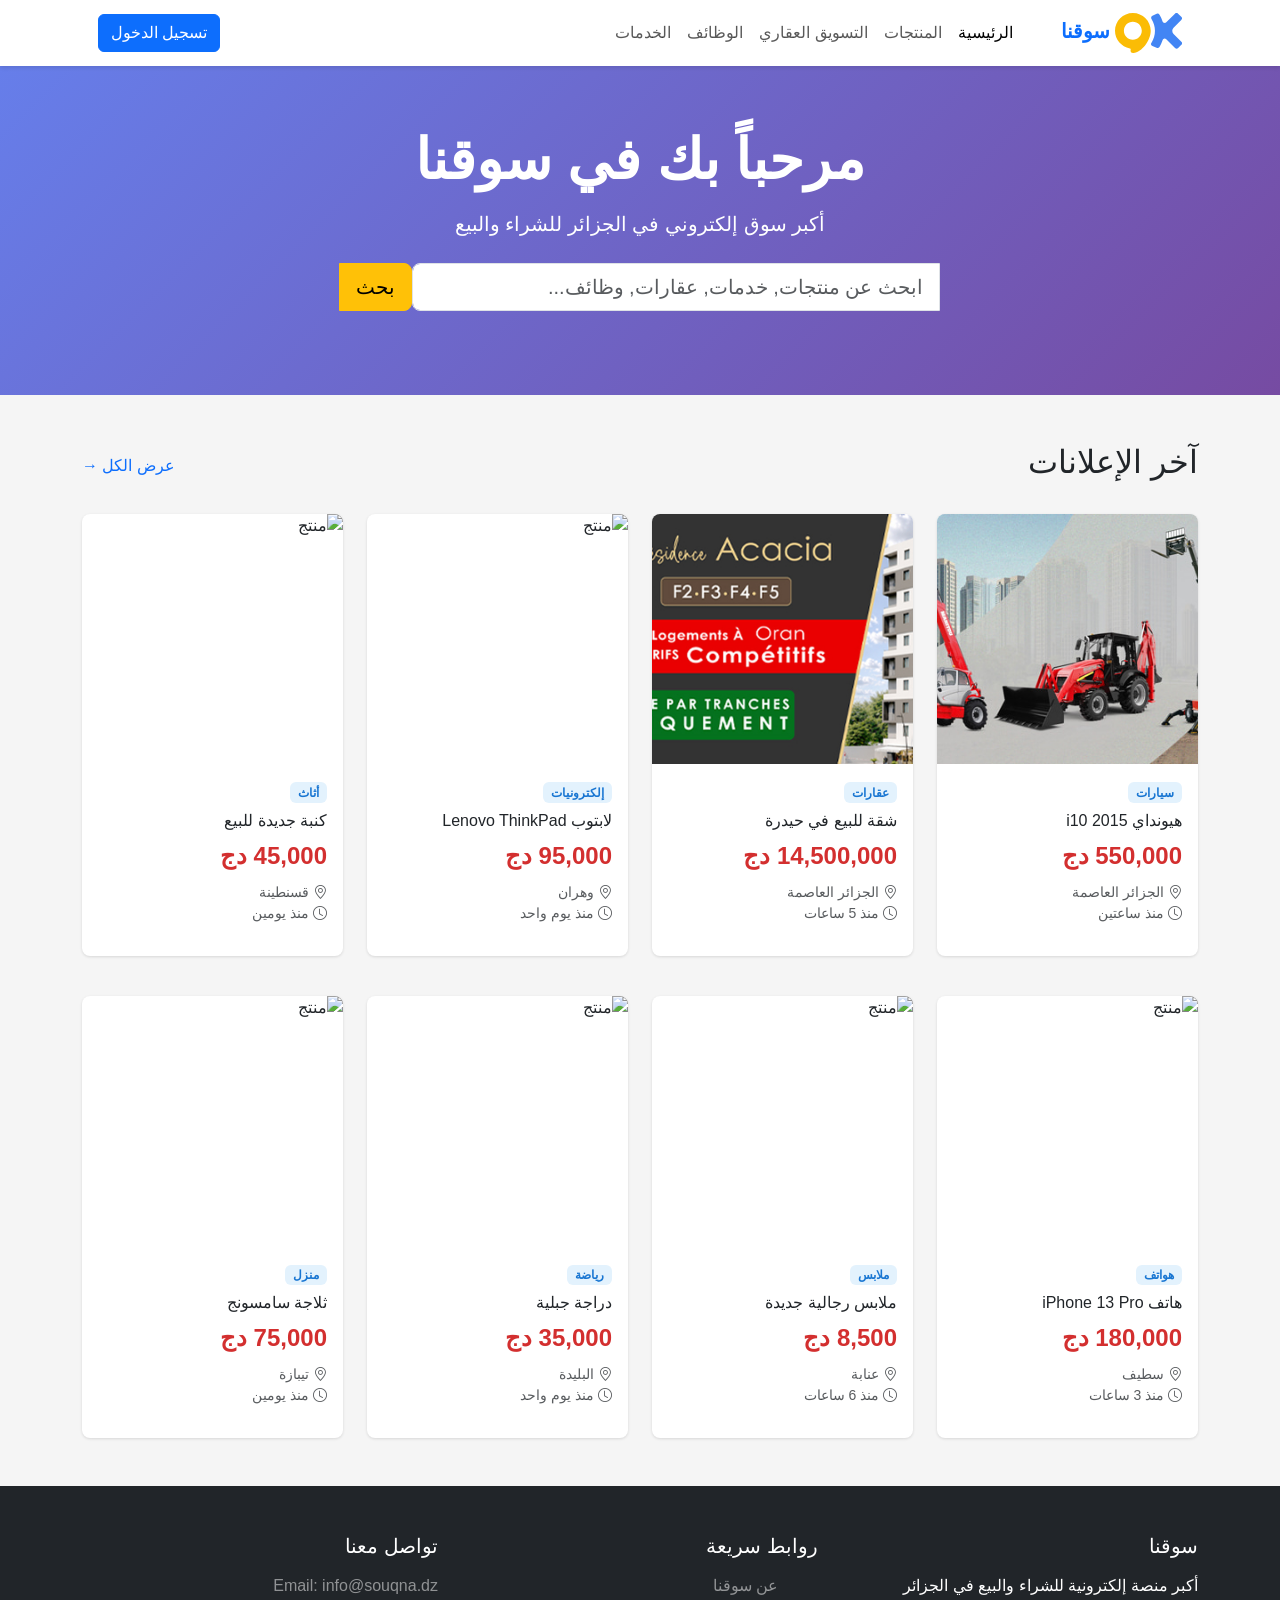
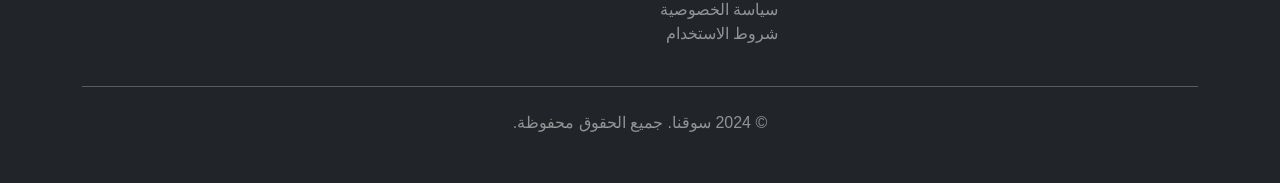
==== index.html @ b3a8290d "Restore original Souqna website" ====
<!DOCTYPE html>
<html lang="fr" dir="rtl">
<head>
    <meta charset="UTF-8">
    <meta name="viewport" content="width=device-width, initial-scale=1.0">
    <title>سوقنا - السوق الإلكتروني</title>
    <link href="https://cdn.jsdelivr.net/npm/bootstrap@5.3.3/dist/css/bootstrap.min.css" rel="stylesheet">
    <link rel="stylesheet" href="https://cdn.jsdelivr.net/npm/bootstrap-icons@1.11.3/font/bootstrap-icons.css">
    <link rel="stylesheet" href="css/styles.css">
    <style>
        body {
            font-family: 'Segoe UI', Tahoma, Geneva, Verdana, sans-serif;
            background-color: #f5f5f5;
        }
        .navbar {
            background-color: #ffffff !important;
            box-shadow: 0 2px 4px rgba(0,0,0,0.1);
        }
        .product-card {
            transition: transform 0.2s;
            border: none;
            border-radius: 8px;
            overflow: hidden;
            box-shadow: 0 1px 3px rgba(0,0,0,0.12);
        }
        .product-card:hover {
            transform: translateY(-5px);
            box-shadow: 0 10px 20px rgba(0,0,0,0.15);
        }
        .product-card img {
            height: 250px;
            object-fit: cover;
        }
        .category-badge {
            background-color: #e3f2fd;
            color: #1976d2;
        }
        .price {
            font-size: 1.5rem;
            font-weight: bold;
            color: #d32f2f;
        }
        .hero-section {
            background: linear-gradient(135deg, #667eea 0%, #764ba2 100%);
            color: white;
            padding: 60px 0;
        }
    </style>
</head>
<body>
    <nav class="navbar navbar-expand-lg navbar-light">
        <div class="container">
            <a class="navbar-brand fw-bold text-primary" href="#">
                <img src="images/logo.svg" alt="Logo" height="40" onerror="this.style.display='none'">
                سوقنا
            </a>
            <button class="navbar-toggler" type="button" data-bs-toggle="collapse" data-bs-target="#navbarNav">
                <span class="navbar-toggler-icon"></span>
            </button>
            <div class="collapse navbar-collapse" id="navbarNav">
                <ul class="navbar-nav ms-auto">
                    <li class="nav-item">
                        <a class="nav-link active" href="#">الرئيسية</a>
                    </li>
                    <li class="nav-item">
                        <a class="nav-link" href="#">المنتجات</a>
                    </li>
                    <li class="nav-item">
                        <a class="nav-link" href="#">التسويق العقاري</a>
                    </li>
                    <li class="nav-item">
                        <a class="nav-link" href="#">الوظائف</a>
                    </li>
                    <li class="nav-item">
                        <a class="nav-link" href="#">الخدمات</a>
                    </li>
                </ul>
                <div class="d-flex ms-3">
                    <button class="btn btn-primary">تسجيل الدخول</button>
                </div>
            </div>
        </div>
    </nav>

    <section class="hero-section">
        <div class="container text-center">
            <h1 class="display-4 fw-bold mb-3">مرحباً بك في سوقنا</h1>
            <p class="lead mb-4">أكبر سوق إلكتروني في الجزائر للشراء والبيع</p>
            <div class="input-group input-group-lg mb-4" style="max-width: 600px; margin: 0 auto;">
                <input type="text" class="form-control" placeholder="ابحث عن منتجات, خدمات, عقارات, وظائف...">
                <button class="btn btn-warning" type="button">بحث</button>
            </div>
        </div>
    </section>

    <div class="container mt-5">
        <div class="d-flex justify-content-between align-items-center mb-4">
            <h2>آخر الإعلانات</h2>
            <a href="#" class="text-decoration-none">عرض الكل →</a>
        </div>

        <div class="row g-4">
            <div class="col-md-3 col-sm-6">
                <div class="card product-card">
                    <img src="images/3ZakgLbiX1OXCNw9fLHTujU1wSEwRZCHlmnmk34D.jpg" class="card-img-top" alt="منتج" onerror="this.src='https://via.placeholder.com/300'">
                    <div class="card-body">
                        <span class="badge category-badge mb-2">سيارات</span>
                        <h6 class="card-title mb-2">هيونداي i10 2015</h6>
                        <p class="price mb-2">550,000 دج</p>
                        <p class="text-muted small mb-0"><i class="bi bi-geo-alt"></i> الجزائر العاصمة</p>
                        <p class="text-muted small"><i class="bi bi-clock"></i> منذ ساعتين</p>
                    </div>
                </div>
            </div>

            <div class="col-md-3 col-sm-6">
                <div class="card product-card">
                    <img src="images/oiNDrLgrWV0LGmihYABGu2MadPelVF2D6vFFBDBy.jpg" class="card-img-top" alt="منتج" onerror="this.src='https://via.placeholder.com/300'">
                    <div class="card-body">
                        <span class="badge category-badge mb-2">عقارات</span>
                        <h6 class="card-title mb-2">شقة للبيع في حيدرة</h6>
                        <p class="price mb-2">14,500,000 دج</p>
                        <p class="text-muted small mb-0"><i class="bi bi-geo-alt"></i> الجزائر العاصمة</p>
                        <p class="text-muted small"><i class="bi bi-clock"></i> منذ 5 ساعات</p>
                    </div>
                </div>
            </div>

            <div class="col-md-3 col-sm-6">
                <div class="card product-card">
                    <img src="https://via.placeholder.com/300" class="card-img-top" alt="منتج">
                    <div class="card-body">
                        <span class="badge category-badge mb-2">إلكترونيات</span>
                        <h6 class="card-title mb-2">لابتوب Lenovo ThinkPad</h6>
                        <p class="price mb-2">95,000 دج</p>
                        <p class="text-muted small mb-0"><i class="bi bi-geo-alt"></i> وهران</p>
                        <p class="text-muted small"><i class="bi bi-clock"></i> منذ يوم واحد</p>
                    </div>
                </div>
            </div>

            <div class="col-md-3 col-sm-6">
                <div class="card product-card">
                    <img src="https://via.placeholder.com/300" class="card-img-top" alt="منتج">
                    <div class="card-body">
                        <span class="badge category-badge mb-2">أثاث</span>
                        <h6 class="card-title mb-2">كنبة جديدة للبيع</h6>
                        <p class="price mb-2">45,000 دج</p>
                        <p class="text-muted small mb-0"><i class="bi bi-geo-alt"></i> قسنطينة</p>
                        <p class="text-muted small"><i class="bi bi-clock"></i> منذ يومين</p>
                    </div>
                </div>
            </div>
        </div>

        <div class="row g-4 mt-3">
            <div class="col-md-3 col-sm-6">
                <div class="card product-card">
                    <img src="https://via.placeholder.com/300" class="card-img-top" alt="منتج">
                    <div class="card-body">
                        <span class="badge category-badge mb-2">هواتف</span>
                        <h6 class="card-title mb-2">هاتف iPhone 13 Pro</h6>
                        <p class="price mb-2">180,000 دج</p>
                        <p class="text-muted small mb-0"><i class="bi bi-geo-alt"></i> سطيف</p>
                        <p class="text-muted small"><i class="bi bi-clock"></i> منذ 3 ساعات</p>
                    </div>
                </div>
            </div>

            <div class="col-md-3 col-sm-6">
                <div class="card product-card">
                    <img src="https://via.placeholder.com/300" class="card-img-top" alt="منتج">
                    <div class="card-body">
                        <span class="badge category-badge mb-2">ملابس</span>
                        <h6 class="card-title mb-2">ملابس رجالية جديدة</h6>
                        <p class="price mb-2">8,500 دج</p>
                        <p class="text-muted small mb-0"><i class="bi bi-geo-alt"></i> عنابة</p>
                        <p class="text-muted small"><i class="bi bi-clock"></i> منذ 6 ساعات</p>
                    </div>
                </div>
            </div>

            <div class="col-md-3 col-sm-6">
                <div class="card product-card">
                    <img src="https://via.placeholder.com/300" class="card-img-top" alt="منتج">
                    <div class="card-body">
                        <span class="badge category-badge mb-2">رياضة</span>
                        <h6 class="card-title mb-2">دراجة جبلية</h6>
                        <p class="price mb-2">35,000 دج</p>
                        <p class="text-muted small mb-0"><i class="bi bi-geo-alt"></i> البليدة</p>
                        <p class="text-muted small"><i class="bi bi-clock"></i> منذ يوم واحد</p>
                    </div>
                </div>
            </div>

            <div class="col-md-3 col-sm-6">
                <div class="card product-card">
                    <img src="https://via.placeholder.com/300" class="card-img-top" alt="منتج">
                    <div class="card-body">
                        <span class="badge category-badge mb-2">منزل</span>
                        <h6 class="card-title mb-2">ثلاجة سامسونج</h6>
                        <p class="price mb-2">75,000 دج</p>
                        <p class="text-muted small mb-0"><i class="bi bi-geo-alt"></i> تيبازة</p>
                        <p class="text-muted small"><i class="bi bi-clock"></i> منذ يومين</p>
                    </div>
                </div>
            </div>
        </div>
    </div>

    <footer class="bg-dark text-white mt-5 py-5">
        <div class="container">
            <div class="row">
                <div class="col-md-4">
                    <h5 class="mb-3">سوقنا</h5>
                    <p>أكبر منصة إلكترونية للشراء والبيع في الجزائر</p>
                </div>
                <div class="col-md-4">
                    <h5 class="mb-3">روابط سريعة</h5>
                    <ul class="list-unstyled">
                        <li><a href="#" class="text-white-50 text-decoration-none">عن سوقنا</a></li>
                        <li><a href="#" class="text-white-50 text-decoration-none">سياسة الخصوصية</a></li>
                        <li><a href="#" class="text-white-50 text-decoration-none">شروط الاستخدام</a></li>
                    </ul>
                </div>
                <div class="col-md-4">
                    <h5 class="mb-3">تواصل معنا</h5>
                    <p class="text-white-50">Email: info@souqna.dz</p>
                </div>
            </div>
            <hr class="my-4">
            <div class="text-center">
                <p class="mb-0 text-white-50">&copy; 2024 سوقنا. جميع الحقوق محفوظة.</p>
            </div>
        </div>
    </footer>

    <script src="https://cdn.jsdelivr.net/npm/bootstrap@5.3.3/dist/js/bootstrap.bundle.min.js"></script>
    <script src="js/app.js"></script>
</body>
</html>
---- css/styles.css ----
.o-branch-name{border:1px solid #0000004d;border-radius:20px;color:#000000b3;font-size:10px;font-weight:700;padding:3px 5px;position:absolute}.v-theme--dark .o-branch-name{border:1px solid #ffffff4d;color:#ffffffb3}@font-face{font-display:swap;font-family:Material Design Icons;font-style:normal;font-weight:400;src:url(https://cdn.ouedkniss.com/app/static/font/materialdesignicons-min-portal.fcc68e94.woff2) format("woff2")}.mdi-set,.mdi:before{font:24px/1 Material Design Icons;font-size:inherit;line-height:inherit;text-rendering:auto;-webkit-font-smoothing:antialiased;-moz-osx-font-smoothing:grayscale;display:inline-block}.mdi-account:before{content:"󰀄"}.mdi-account-alert:before{content:"󰀅"}.mdi-account-box:before{content:"󰀆"}.mdi-account-cancel:before{content:"󱋟"}.mdi-account-circle:before{content:"󰀉"}.mdi-account-group:before{content:"󰡉"}.mdi-account-heart:before{content:"󰢙"}.mdi-account-plus:before{content:"󰀔"}.mdi-account-remove:before{content:"󰀕"}.mdi-account-star:before{content:"󰀗"}.mdi-airplane:before{content:"󰀝"}.mdi-airplane-alert:before{content:"󱡺"}.mdi-airplane-check:before{content:"󱡻"}.mdi-airplane-clock:before{content:"󱡼"}.mdi-airplane-cog:before{content:"󱡽"}.mdi-airplane-edit:before{content:"󱡾"}.mdi-airplane-landing:before{content:"󰗔"}.mdi-airplane-marker:before{content:"󱡿"}.mdi-airplane-minus:before{content:"󱢀"}.mdi-airplane-off:before{content:"󰀞"}.mdi-airplane-plus:before{content:"󱢁"}.mdi-airplane-remove:before{content:"󱢂"}.mdi-airplane-search:before{content:"󱢃"}.mdi-airplane-settings:before{content:"󱢄"}.mdi-airplane-takeoff:before{content:"󰗕"}.mdi-alert-box-outline:before{content:"󰳤"}.mdi-alert-circle:before{content:"󰀨"}.mdi-alert-circle-outline:before{content:"󰗖"}.mdi-alert-outline:before{content:"󰀪"}.mdi-alert:before{content:"󰀦"}.mdi-android-messages:before{content:"󰵅"}.mdi-arrow-left:before{content:"󰁍"}.mdi-arrow-up:before{content:"󰁝"}.mdi-arrow-right:before{content:"󰁔"}.mdi-asterisk:before{content:"󰛄"}.mdi-at:before{content:"󰁥"}.mdi-backup-restore:before{content:"󰁯"}.mdi-bed:before{content:"󰋣"}.mdi-bell:before{content:"󰂚"}.mdi-bell-off-outline:before{content:"󰪑"}.mdi-bell-ring:before{content:"󰂞"}.mdi-bell-sleep:before{content:"󰂠"}.mdi-book:before{content:"󰂺"}.mdi-bookmark:before{content:"󰃀"}.mdi-bookmark-outline:before{content:"󰃃"}.mdi-bookmark-remove:before{content:"󰃆"}.mdi-briefcase-remove:before{content:"󰨬"}.mdi-bullhorn:before{content:"󰃦"}.mdi-bullhorn-outline:before{content:"󰬣"}.mdi-bus:before{content:"󰃧"}.mdi-calendar:before{content:"󰃭"}.mdi-camera:before{content:"󰄀"}.mdi-cancel:before{content:"󰜺"}.mdi-card-account-details-star:before{content:"󰊣"}.mdi-cart:before{content:"󰄐"}.mdi-cart-arrow-right:before{content:"󰱎"}.mdi-cart-minus:before{content:"󰵨"}.mdi-cart-off:before{content:"󰙫"}.mdi-cart-remove:before{content:"󰵩"}.mdi-cash-multiple:before{content:"󰄖"}.mdi-chat-processing:before{content:"󰭻"}.mdi-check-circle-outline:before{content:"󰗡"}.mdi-checkbox-marked-circle-outline:before{content:"󰄴"}.mdi-checkbox-marked-outline:before{content:"󰄵"}.mdi-checkbox-multiple-marked-outline:before{content:"󰄹"}.mdi-chevron-up:before{content:"󰅃"}.mdi-close-box-outline:before{content:"󰅘"}.mdi-close-circle-outline:before{content:"󰅚"}.mdi-cloud-upload:before{content:"󰅧"}.mdi-cog-outline:before{content:"󰢻"}.mdi-comment:before{content:"󰅺"}.mdi-comment-outline:before{content:"󰆂"}.mdi-content-copy:before{content:"󰆏"}.mdi-cookie:before{content:"󰆘"}.mdi-delete:before{content:"󰆴"}.mdi-desktop-mac-dashboard:before{content:"󰧨"}.mdi-dots-vertical:before{content:"󰇙"}.mdi-earth:before{content:"󰇧"}.mdi-email:before{content:"󰇮"}.mdi-eye:before{content:"󰈈"}.mdi-eye-off-outline:before{content:"󰛑"}.mdi-facebook:before{content:"󰈌"}.mdi-facebook-messenger:before{content:"󰈎"}.mdi-file-document:before{content:"󰈙"}.mdi-file-outline:before{content:"󰈤"}.mdi-filter:before{content:"󰈲"}.mdi-flag:before{content:"󰈻"}.mdi-flash:before{content:"󰉁"}.mdi-folder-open:before{content:"󰝰"}.mdi-folder-star:before{content:"󰚝"}.mdi-gift:before{content:"󰹄"}.mdi-google:before{content:"󰊭"}.mdi-google-maps:before{content:"󰗵"}.mdi-heart:before{content:"󰣐"}.mdi-heart-circle:before{content:"󰥱"}.mdi-heart-outline:before{content:"󱢠"}.mdi-history:before{content:"󰋚"}.mdi-home:before{content:"󰋜"}.mdi-home-map-marker:before{content:"󰗸"}.mdi-instagram:before{content:"󰋾"}.mdi-linkedin:before{content:"󰌻"}.mdi-logout:before{content:"󰍃"}.mdi-magnify:before{content:"󰍉"}.mdi-magnify-close:before{content:"󰦀"}.mdi-magnify-minus:before{content:"󰍊"}.mdi-magnify-plus:before{content:"󰍋"}.mdi-map-marker:before{content:"󰍎"}.mdi-menu-left:before{content:"󰍞"}.mdi-menu-right:before{content:"󰍟"}.mdi-message:before{content:"󰍡"}.mdi-message-outline:before{content:"󰍥"}.mdi-message-processing:before{content:"󰍦"}.mdi-message-text-outline:before{content:"󰍪"}.mdi-monitor-dashboard:before{content:"󰨇"}.mdi-office-building-outline:before{content:"󱔟"}.mdi-open-in-new:before{content:"󰏌"}.mdi-pen:before{content:"󰏪"}.mdi-phone:before{content:"󰏲"}.mdi-play-circle-outline:before{content:"󰐍"}.mdi-plus-circle-outline:before{content:"󰐙"}.mdi-plus-circle:before{content:"󰐗"}.mdi-pound:before{content:"󰐣"}.mdi-refresh:before{content:"󰑐"}.mdi-reload:before{content:"󰑓"}.mdi-rename-box:before{content:"󰑕"}.mdi-restore:before{content:"󰦛"}.mdi-rotate-left:before{content:"󰑥"}.mdi-rotate-right:before{content:"󰑧"}.mdi-send:before{content:"󰒊"}.mdi-share-variant:before{content:"󰒗"}.mdi-store:before{content:"󰓜"}.mdi-thumb-down:before{content:"󰔑"}.mdi-thumb-up:before{content:"󰔓"}.mdi-tiktok:before{content:"󱦹"}.mdi-tools:before{content:"󱁤"}.mdi-trash-can-outline:before{content:"󰩺"}.mdi-truck:before{content:"󰔽"}.mdi-truck-check:before{content:"󰳔"}.mdi-truck-delivery:before{content:"󰔾"}.mdi-tune:before{content:"󰘮"}.mdi-twitter:before{content:"󰕄"}.mdi-update:before{content:"󰚰"}.mdi-wallet-travel:before{content:"󰖇"}.mdi-apple:before{content:"󰀵"}.mdi-fire:before{content:"󱧐"}.mdi-image-multiple:before{content:"󰋹"}.mdi-widgets:before{content:"󰜬"}.mdi-wifi-check:before{content:"󱚽"}.mdi-wifi-remove:before{content:"󱛅"}.mdi-rss:before{content:"󰑫"}.mdi-youtube:before{content:"󰗃"}.mdi-cached:before{content:"󰃨"}.mdi-check:before{content:"󰄬"}.mdi-check-circle:before{content:"󰗠"}.mdi-checkbox-blank-outline:before{content:"󰄱"}.mdi-checkbox-marked:before{content:"󰄲"}.mdi-chevron-down:before{content:"󰅀"}.mdi-chevron-left:before{content:"󰅁"}.mdi-chevron-right:before{content:"󰅂"}.mdi-close-circle:before{content:"󰅙"}.mdi-exclamation:before{content:"󰈅"}.mdi-information:before{content:"󰋼"}.mdi-menu:before{content:"󰍜"}.mdi-menu-down:before{content:"󰍝"}.mdi-minus:before{content:"󰍴"}.mdi-minus-box:before{content:"󰍵"}.mdi-page-first:before{content:"󰘀"}.mdi-page-last:before{content:"󰘁"}.mdi-paperclip:before{content:"󰏢"}.mdi-pencil:before{content:"󰏫"}.mdi-plus:before{content:"󰐕"}.mdi-radiobox-marked:before{content:"󰐾"}.mdi-sort:before{content:"󰒺"}.mdi-star:before{content:"󰓎"}.mdi-star-half-full:before{content:"󰓐"}.mdi-star-outline:before{content:"󰓒"}.mdi-svg:before{content:"󰜡"}.mdi-unfold-more-horizontal:before{content:"󰕏"}.mdi-circle:before{content:"󰝥"}.mdi-close:before{content:"󰅖"}.mdi-radiobox-blank:before{content:"󰝦"}.mdi-brightness-4:before{content:"󰃝"}.mdi-viber:before{content:""}.mdi-telegram:before{content:""}.mdi-whatsapp:before{content:""}.mdi-message-fast:before{content:"󱧌"}.mdi-message-fast-outline:before{content:"󱧍"}.mdi-message-text-fast:before{content:"󱧎"}.mdi-message-text-fast-outline:before{content:"󱧏"}.mdi-volume-mute:before{content:"󰝟"}.mdi-volume-high:before{content:"󰕾"}.mdi-key:before{content:"󰌆"}.mdi-account-check:before{content:"󰀈"}.mdi-lock-question:before{content:"󰣯"}.mdi-undo-variant:before{content:"󰕍"}.mdi-account-multiple-outline:before{content:"󰀏"}.mdi-18px.mdi-set,.mdi-18px.mdi:before{font-size:18px}.mdi-24px.mdi-set,.mdi-24px.mdi:before{font-size:24px}.mdi-36px.mdi-set,.mdi-36px.mdi:before{font-size:36px}.mdi-48px.mdi-set,.mdi-48px.mdi:before{font-size:48px}.mdi-dark:before{color:#0000008a}.mdi-dark.mdi-inactive:before{color:#00000042}.mdi-light:before{color:#fff}.mdi-light.mdi-inactive:before{color:#ffffff4d}.mdi-rotate-45:before{transform:rotate(45deg)}.mdi-rotate-90:before{transform:rotate(90deg)}.mdi-rotate-135:before{transform:rotate(135deg)}.mdi-rotate-180:before{transform:rotate(180deg)}.mdi-rotate-225:before{transform:rotate(225deg)}.mdi-rotate-270:before{transform:rotate(270deg)}.mdi-rotate-315:before{transform:rotate(315deg)}.mdi-flip-h:before{filter:FlipH;-ms-filter:"FlipH";transform:scaleX(-1)}.mdi-flip-v:before{filter:FlipV;-ms-filter:"FlipV";transform:scaleY(-1)}.mdi-spin:before{animation:mdi-spin 2s linear infinite}@keyframes mdi-spin{0%{transform:rotate(0)}to{transform:rotate(359deg)}}.o-app-bar{box-shadow:0 1px 5px #0000001a!important;z-index:100!important}.o-footer{display:block;padding:0}@media screen and (max-width:959px){.o-footer{margin-bottom:50px}.o-footer .ok-list-item .__title{font-size:.8em}}@font-face{font-display:swap;font-family:DroidArabicKufiBold;font-style:normal;font-weight:700;src:url(https://cdn.ouedkniss.com/app/static/font/DroidArabicKufi-Bold.2fc4a94a.woff2) format("woff2")}@font-face{font-display:swap;font-family:DroidArabicKufiRegular;font-style:normal;font-weight:400;src:url(https://cdn.ouedkniss.com/app/static/font/DroidArabicKufiRegular.ba3551e8.woff2) format("woff2")}@font-face{font-display:swap;font-family:Open Sans;font-style:normal;font-weight:400;src:local(Open Sans),local(OpenSans),url(https://cdn.ouedkniss.com/app/static/font/OpenSans.d815ad06.woff2) format("woff2");unicode-range:u+??,u+131,u+152-153,u+2c6,u+2da,u+2dc,u+2000-206f,u+2074,u+20ac,u+2212,u+2215,u+e0ff,u+effd,u+f000}@font-face{font-display:swap;font-family:Open Sans;font-style:normal;font-weight:600;src:local(Open Sans),local(OpenSans),url(https://cdn.ouedkniss.com/app/static/font/OpenSans-Semibold.ed2415d0.woff2) format("woff2");unicode-range:u+??,u+131,u+152-153,u+2c6,u+2da,u+2dc,u+2000-206f,u+2074,u+20ac,u+2212,u+2215,u+e0ff,u+effd,u+f000}@font-face{font-display:swap;font-family:Open Sans;font-style:normal;font-weight:700;src:local(Open Sans Bold),local(OpenSans-Bold),url(https://cdn.ouedkniss.com/app/static/font/OpenSans-Bold.fd44601e.woff2) format("woff2");unicode-range:u+??,u+131,u+152-153,u+2c6,u+2da,u+2dc,u+2000-206f,u+2074,u+20ac,u+2212,u+2215,u+e0ff,u+effd,u+f000}:root{--body-font-family:"DroidArabicKufiRegular","Open Sans",Arial,sans-serif;--heading-font-family:"DroidArabicKufiRegular","Open Sans",Arial,sans-serif}.ok-auth-box{align-items:stretch;display:flex;flex-direction:column;justify-content:center;margin:auto;max-width:calc(100vw - 16px)}.ok-auth-box--fill-height{height:100vh}.ok-auth-box__logo{margin:auto}.ok-auth-box__logo svg{display:block;height:64px}.ok-auth-box__logo svg path{fill:rgb(var(--v-theme-primary))}.full-h{box-sizing:border-box;height:100%}@media screen and (min-width:960px){.o-app .v-theme--dark ::-webkit-scrollbar-track{background-color:#555}.o-app .v-theme--dark ::-webkit-scrollbar{width:8px}.o-app .v-theme--dark ::-webkit-scrollbar-thumb{background-color:#272727;border-radius:0}.o-app .v-theme--light ::-webkit-scrollbar-track{background-color:#f5f5f5}.o-app .v-theme--light ::-webkit-scrollbar{width:8px}.o-app .v-theme--light ::-webkit-scrollbar-thumb{background-color:#ccc;border-radius:0}}.page-transition-enter-active,.page-transition-leave-active{transition:all .2s ease-in-out}.page-transition-enter,.page-transition-leave-to{opacity:0}.o-article h1{font-size:1.4em;margin-bottom:.5em;margin-top:.5em}.o-article h2{font-size:1.3em;margin-top:1.5em}.o-article h3{font-size:1.2em;margin-top:.5em}.o-article h4{font-size:1.1em;margin-top:.5em}html .elevation-1{box-shadow:0 1px 2px #0003!important}html .elevation-2{box-shadow:0 2px 4px #0003!important}*{font-family:var(--body-font-family)!important}div[class*=text-]{font-family:inherit!important}.v-main{padding:56px 0 0}@media (min-width:960px){.v-container:not(.v-container--fluid){max-width:1280px!important}}@media (min-width:1280px){.v-container:not(.v-container--fluid){max-width:1324px!important}}@media (min-width:1920px){.v-container:not(.v-container--fluid){max-width:1324px!important}}@media (min-width:960px){.v-col-md-15{flex:0 0 12.5%;max-width:12.5%!important}.v-col-lg-83{flex:0 0 10%;max-width:10%!important}}@media print{*{color:#000!important}html .v-main{padding:0!important}html .v-btn,html .v-chip{border:1px solid #999!important;color:#000!important}html .v-image__image{-webkit-print-color-adjust:exact!important;print-color-adjust:exact!important}html .v-application .elevation-1,html .v-application .elevation-2,html .v-card{border:none!important;box-shadow:none!important}}html{font-family:var(--body-font-family)!important}html [class*=text-]{font-family:inherit!important}html h1,html h2,html h3,html h4,html h5,html h6{font-family:var(--heading-font-family)}html .full-h{box-sizing:border-box;height:100%}html .line-height-0{line-height:0}html .line-clamp-2{-webkit-line-clamp:2;line-clamp:2}html .line-clamp-2,html .line-clamp-3{text-overflow:ellipsis;-webkit-box-orient:vertical;display:-webkit-box;overflow:hidden}html .line-clamp-3{-webkit-line-clamp:3;line-clamp:3}html .wrap-word{word-wrap:break-word;word-break:break-all}html .line-height-1{line-height:1.1}html .line-height-2{line-height:1.2}html .line-height-3{line-height:1.3}html .line-height-4{line-height:1.4}html .line-height-5{line-height:1.5}html .line-height-6{line-height:1.6}html .line-height-7{line-height:1.7}html .line-height-8{line-height:1.8}html .line-height-9{line-height:1.9}html .line-height-10{line-height:2}html .line-height-11{line-height:2.1}html .line-height-12{line-height:2.2}html .flex-gap-1{gap:4px}html .flex-gap-2{gap:8px}html .flex-gap-3{gap:12px}html .flex-gap-4{gap:16px}html .flex-gap-5{gap:20px}html .flex-gap-6{gap:24px}html .flex-gap-7{gap:28px}html .flex-gap-8{gap:32px}html .flex-gap-9{gap:36px}html .flex-gap-10{gap:40px}html .flex-gap-11{gap:44px}html .flex-gap-12{gap:48px}html .v-btn{box-sizing:border-box;letter-spacing:inherit;max-width:none}html .v-container{padding:8px}.o-app__content{min-height:calc(100vh - 56px)}.v-locale--is-ltr .aligned-menu{left:12px!important;right:auto!important}@media screen and (max-width:959px){.v-locale--is-ltr .aligned-menu-mobile{left:12px!important;right:auto!important}}.v-locale--is-rtl .aligned-menu{left:auto!important;right:12px!important}@media screen and (max-width:959px){.v-locale--is-rtl .aligned-menu-mobile{left:auto!important;right:12px!important}}.v-input--density-compact .v-input__control .v-field .v-field__field input.v-field__input{max-height:47px}.v-input--density-default .v-input__control .v-field .v-field__field input.v-field__input{max-height:53px}.v-field__loader{left:50%!important;right:50%!important;transform:translate(-50%)!important;width:95%!important}.v-locale--is-rtl .v-field__loader{transform:translate(50%)!important}.v-number-input:not(.v-number-input--default):not(.v-number-input--split):not(.v-number-input--stacked) .v-number-input__control{display:none}.v-number-input .v-field__prepend-inner{padding:5px!important}.v-bottom-navigation{overflow:visible!important}.--loading{opacity:.5;pointer-events:none}mark{background:none;color:inherit;font-weight:700}mark:after,mark:before{clip-path:inset(100%);clip:rect(1px,1px,1px,1px);height:1px;overflow:hidden;position:absolute;white-space:nowrap;width:1px}mark:before{content:" [highlight start] "}mark:after{content:" [highlight end] "}.o-section-heading{align-items:center}@media screen and (max-width:959px){.o-section-heading .o-section-heading-title{font-size:1.2rem;font-weight:350;letter-spacing:-.8px;line-height:1}}@media screen and (min-width:960px){.o-section-heading .o-section-heading-title{font-size:1.2rem;font-weight:350;line-height:1}}.o-carousel .v-skeleton-loader.skeleton-loader.v-skeleton-loader--is-loading{max-height:100%}.o-carousel .v-skeleton-loader__image.v-skeleton-loader__bone{height:100%!important}.o-link{display:block;max-width:100%;overflow:hidden;position:relative;z-index:2}.desktop-cover{height:765px!important;left:0;position:absolute;right:0;top:0}.promo-loader{position:relative}.promo-skeleton-loader{position:absolute;z-index:0}.v-theme--light .promo-skeleton-loader{background:#7878781f}.v-theme--dark .promo-skeleton-loader{background:#ffffff1f}.o-dual-layout{--sidebar-padding:20px;--sidebar-width:var(--v6f3ebea2);--sidebar-max-width:var(--v6f3ebea2);display:flex;flex-direction:column;gap:var(--sidebar-padding);width:100%}.o-dual-layout.--fluid{--sidebar-width:23vw}@media screen and (min-width:960px){.o-dual-layout{flex-direction:row;width:100%}.o-dual-layout.--reverse{flex-direction:row-reverse}}.o-dual-layout>.__content{position:relative;width:100%}@media screen and (min-width:960px){.o-dual-layout>.__content{flex-grow:1;width:calc(100% - var(--sidebar-width) - var(--sidebar-padding))}.o-dual-layout>.__sidebar{flex-shrink:0;max-width:var(--sidebar-max-width);width:var(--sidebar-width)}}.o-dual-layout>.__sidebar:empty{display:none}@media screen and (min-width:1264px){.home-land-header[data-v-4ae34cd0]{height:250px}}@media screen and (min-width:960px) and (max-width:1263px){.home-land-header[data-v-4ae34cd0]{height:250px}}@media screen and (min-width:600px) and (max-width:959px){.home-land-header[data-v-4ae34cd0]{height:calc(46.1318vw - 8px)}}@media screen and (max-width:599px){.home-land-header[data-v-4ae34cd0]{height:calc(46.1318vw - 8px)}}.o-mega-menu[data-v-175c94eb]{cursor:pointer}.o-mega-menu a[data-v-175c94eb],.o-mega-menu h2[data-v-175c94eb]{text-align:center;text-decoration:none}.o-mega-menu .__category[data-v-175c94eb]{border-radius:50%}@media screen and (min-width:960px){.o-mega-menu .__category[data-v-175c94eb]{height:90px;width:90px}}@media screen and (min-width:600px) and (max-width:959px){.o-mega-menu .__category[data-v-175c94eb]{height:80px;width:80px}}@media screen and (max-width:599px){.o-mega-menu .__category[data-v-175c94eb]{height:65px;width:65px}}.o-mega-menu .__category[data-v-175c94eb]{align-items:center;display:flex;justify-content:center;margin:0 auto}@media screen and (min-width:960px){.o-mega-menu h2[data-v-175c94eb]{font-size:.85rem;font-weight:400;line-height:1em}}@media screen and (min-width:600px) and (max-width:959px){.o-mega-menu h2[data-v-175c94eb]{font-size:.8rem;font-weight:400;line-height:1.2}}@media screen and (max-width:599px){.o-mega-menu h2[data-v-175c94eb]{font-size:.7rem;font-weight:300;line-height:1.2}}.o-mega-menu h2[data-v-175c94eb]{letter-spacing:-.1px}.v-theme--light .o-mega-menu a:hover .__category[data-v-175c94eb]{background:#e5e5e5}.v-theme--light .o-mega-menu .__category[data-v-175c94eb]{background:#fff;box-shadow:0 1px 1px #bbb!important}.v-theme--light .o-mega-menu h2[data-v-175c94eb]{color:#333}.v-theme--dark .o-mega-menu a:hover .__category[data-v-175c94eb]{background:#151515}.v-theme--dark .o-mega-menu .__category[data-v-175c94eb]{background:#252525;box-shadow:0 1px 2px #000!important}.v-theme--dark .o-mega-menu h2[data-v-175c94eb]{color:#bbb}.announcement-actions .v-btn{letter-spacing:-.2px;min-width:36px!important}.announcement-actions-top{padding:0 4px 2px}.announcement-actions-bottom{padding:2px 4px}[data-v-3722adfa]:root{--body-font-family:"DroidArabicKufiRegular","Open Sans",Arial,sans-serif;--heading-font-family:"DroidArabicKufiRegular","Open Sans",Arial,sans-serif}.o-announ-card-full .o-announ-card-column[data-v-3722adfa]{box-sizing:border-box;height:100%}.o-announ-card-full[data-v-3722adfa]{height:var(--c352a9d6)}.o-announ-card-mini .o-announ-card-content[data-v-3722adfa]{height:calc(var(--eb999246) - 41px)}.o-announ-card-mini[data-v-3722adfa]{height:var(--eb999246)}.o-announ-card-reel .o-announ-card-content[data-v-3722adfa]{height:calc(var(--v134e6340) - 41px)}.o-announ-card-reel[data-v-3722adfa]{height:var(--v134e6340)}.v-theme--light.o-announ-card[data-v-3722adfa]{background:#fff}.v-theme--light.o-announ-card .o-announ-card-title[data-v-3722adfa],.v-theme--light.o-announ-card a[data-v-3722adfa]{color:#000000de}.v-theme--dark.o-announ-card[data-v-3722adfa]{background:#1e1e1e}.v-theme--dark.o-announ-card .o-announ-card-title[data-v-3722adfa],.v-theme--dark.o-announ-card a[data-v-3722adfa]{color:#fff}.v-theme--dark.o-announ-card .old-price[data-v-3722adfa],.v-theme--dark.o-announ-card .price[data-v-3722adfa]{color:#fd6108}.o-announ-card[data-v-3722adfa]{border-radius:4px 4px 0 0;box-sizing:border-box;display:flex;flex-direction:column;overflow:hidden}.o-announ-card .o-announ-card-image[data-v-3722adfa],.o-announ-card .o-announ-card-thumbtext[data-v-3722adfa]{border-radius:4px 4px 0 0;margin:1px 1px 5px;overflow:hidden}.o-announ-card .o-announ-card-thumbtext[data-v-3722adfa]{align-items:center;color:#fff;display:flex;font-weight:700;justify-content:center;padding:8px;text-align:center;text-transform:capitalize}.o-announ-card .o-announ-card-title[data-v-3722adfa]{font-family:var(--body-font-family);font-size:1.1rem;font-weight:700;line-height:1.15;text-transform:capitalize}.o-announ-card .price[data-v-3722adfa]{color:#d13400;font-family:var(--body-font-family);font-size:1rem;font-weight:700;line-height:1}.o-announ-card .old-price[data-v-3722adfa]{color:#d13400;font-family:var(--body-font-family);font-size:.9rem;line-height:1}.o-announ-card .o-announ-card-city[data-v-3722adfa],.o-announ-card .o-announ-card-date[data-v-3722adfa]{font-size:.9rem}.o-announ-card-full .o-announ-card-image[data-v-3722adfa]{aspect-ratio:1;max-height:500px}.o-announ-card-full .o-announ-card-thumbtext[data-v-3722adfa]{font-size:2rem}.o-announ-card-mini .o-announ-card-image[data-v-3722adfa],.o-announ-card-reel .o-announ-card-image[data-v-3722adfa]{margin:1px 1px 6px;overflow:hidden}.o-announ-card-mini .o-announ-card-title[data-v-3722adfa],.o-announ-card-reel .o-announ-card-title[data-v-3722adfa]{font-size:1rem;font-weight:400}.o-announ-card-mini .o-announ-card-thumbtext[data-v-3722adfa],.o-announ-card-reel .o-announ-card-thumbtext[data-v-3722adfa]{font-size:1.3rem}.announ-title-mini[data-v-3722adfa],.announ-title-reel[data-v-3722adfa]{font-size:1.7vmax;font-weight:400}@media screen and (min-width:960px){.home-top.cover[data-v-5f6b5509]{min-height:765px;padding-top:190px}.home-top.cover .home-top-content[data-v-5f6b5509]{margin:0 auto;position:relative;width:1000px;z-index:3}}.v-theme--light .home-top-content[data-v-5f6b5509]{background:#ebebeb}.v-theme--dark .home-top-content[data-v-5f6b5509]{background:#212121}@media screen and (min-width:1264px){.home-promo-footer[data-v-5f6b5509],.home-promo-header[data-v-5f6b5509]{height:150px}}@media screen and (min-width:960px) and (max-width:1263px){.home-promo-footer[data-v-5f6b5509],.home-promo-header[data-v-5f6b5509]{height:150px}}@media screen and (min-width:600px) and (max-width:959px){.home-promo-footer[data-v-5f6b5509],.home-promo-header[data-v-5f6b5509]{height:100px}}@media screen and (max-width:599px){.home-promo-footer[data-v-5f6b5509],.home-promo-header[data-v-5f6b5509]{height:100px}}.o-data-placeholder.--center{align-items:center;display:flex;height:100%;justify-content:center}.o-data-placeholder .__content{align-items:center;display:flex;flex-direction:column;justify-content:space-around;opacity:1}
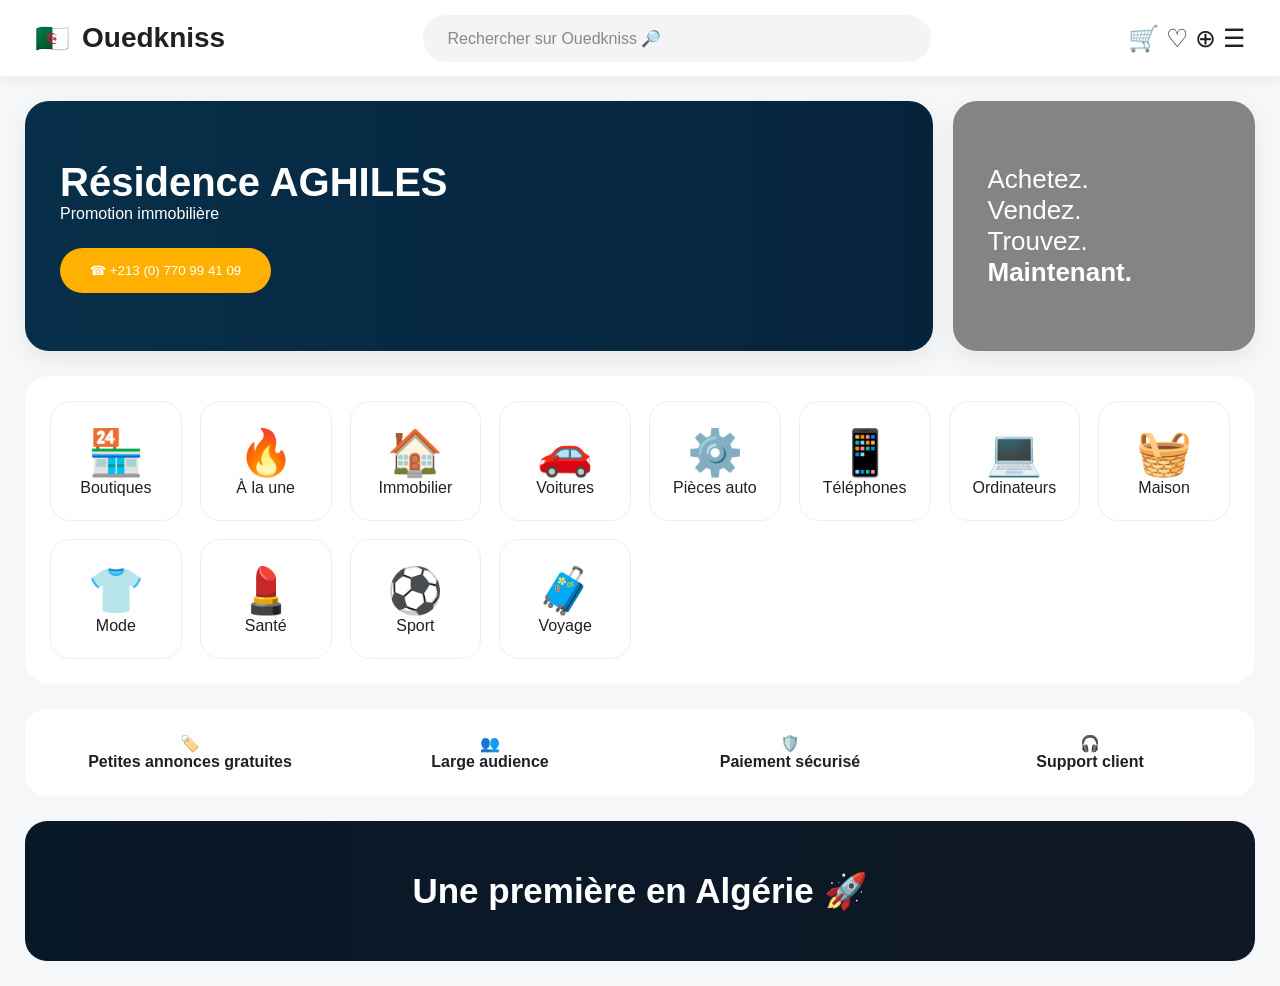
==== commit 1bcd9af7: "Update index.html to Ouedkniss-style redesign" ====
--- a/index.html
+++ b/index.html
@@ -1,241 +1,257 @@
 <!DOCTYPE html>
-<html lang="fr" dir="rtl">
+<html lang="en">
 <head>
-    <meta charset="UTF-8">
-    <meta name="viewport" content="width=device-width, initial-scale=1.0">
-    <title>سوقنا - السوق الإلكتروني</title>
-    <link href="https://cdn.jsdelivr.net/npm/bootstrap@5.3.3/dist/css/bootstrap.min.css" rel="stylesheet">
-    <link rel="stylesheet" href="https://cdn.jsdelivr.net/npm/bootstrap-icons@1.11.3/font/bootstrap-icons.css">
-    <link rel="stylesheet" href="css/styles.css">
-    <style>
-        body {
-            font-family: 'Segoe UI', Tahoma, Geneva, Verdana, sans-serif;
-            background-color: #f5f5f5;
-        }
-        .navbar {
-            background-color: #ffffff !important;
-            box-shadow: 0 2px 4px rgba(0,0,0,0.1);
-        }
-        .product-card {
-            transition: transform 0.2s;
-            border: none;
-            border-radius: 8px;
-            overflow: hidden;
-            box-shadow: 0 1px 3px rgba(0,0,0,0.12);
-        }
-        .product-card:hover {
-            transform: translateY(-5px);
-            box-shadow: 0 10px 20px rgba(0,0,0,0.15);
-        }
-        .product-card img {
-            height: 250px;
-            object-fit: cover;
-        }
-        .category-badge {
-            background-color: #e3f2fd;
-            color: #1976d2;
-        }
-        .price {
-            font-size: 1.5rem;
-            font-weight: bold;
-            color: #d32f2f;
-        }
-        .hero-section {
-            background: linear-gradient(135deg, #667eea 0%, #764ba2 100%);
-            color: white;
-            padding: 60px 0;
-        }
-    </style>
+<meta charset="UTF-8">
+<meta name="viewport" content="width=device-width, initial-scale=1.0">
+<title>Ouedkniss UX Redesign</title>
+
+<style>
+*{
+    box-sizing:border-box;
+    margin:0;
+    padding:0;
+    font-family:Inter,Arial,sans-serif;
+}
+
+body{
+    background:#f6f7f9;
+    color:#202124;
+}
+
+header{
+    height:76px;
+    background:white;
+    display:flex;
+    align-items:center;
+    justify-content:space-between;
+    padding:0 35px;
+    box-shadow:0 2px 15px #0001;
+    position:sticky;
+    top:0;
+}
+
+.logo{
+    display:flex;
+    align-items:center;
+    gap:12px;
+    font-size:28px;
+    font-weight:800;
+}
+
+.flag{
+    font-size:28px;
+}
+
+.search{
+    width:42%;
+    background:#f3f4f6;
+    border-radius:30px;
+    padding:14px 25px;
+    color:#888;
+}
+
+.icons{
+    font-size:25px;
+    display:flex;
+    gap:22px;
+}
+
+.container{
+    padding:25px;
+}
+
+.hero{
+    display:grid;
+    grid-template-columns:3fr 1fr;
+    gap:20px;
+}
+
+.card{
+    border-radius:24px;
+    overflow:hidden;
+    background:white;
+    min-height:250px;
+    box-shadow:0 8px 25px #0001;
+}
+
+.hero-main{
+    background:
+    linear-gradient(90deg,#082f49,#06233c);
+    color:white;
+    padding:35px;
+    display:flex;
+    justify-content:space-between;
+    align-items:center;
+}
+
+.hero-main h1{
+    font-size:40px;
+}
+
+.hero-main button{
+    margin-top:25px;
+    padding:15px 30px;
+    border-radius:30px;
+    border:0;
+    background:#ffb000;
+    color:white;
+}
+
+.side{
+    background:
+    linear-gradient(#0007,#0007),
+    url("https://images.unsplash.com/photo-1556742049-0cfed4f6a45d");
+    background-size:cover;
+    color:white;
+    padding:35px;
+    display:flex;
+    flex-direction:column;
+    justify-content:center;
+    font-size:26px;
+}
+
+.categories{
+    margin-top:25px;
+    display:grid;
+    grid-template-columns:repeat(auto-fit,minmax(130px,1fr));
+    gap:18px;
+    background:white;
+    padding:25px;
+    border-radius:25px;
+}
+
+.category{
+    height:120px;
+    border:1px solid #eee;
+    border-radius:20px;
+    display:flex;
+    flex-direction:column;
+    justify-content:center;
+    align-items:center;
+    transition:.2s;
+}
+
+.category:hover{
+    transform:translateY(-5px);
+    box-shadow:0 10px 25px #0002;
+}
+
+.emoji{
+    font-size:45px;
+}
+
+.features{
+    margin:25px 0;
+    background:white;
+    padding:25px;
+    border-radius:22px;
+    display:grid;
+    grid-template-columns:repeat(4,1fr);
+    gap:20px;
+}
+
+.feature{
+    text-align:center;
+}
+
+.ad{
+    height:140px;
+    border-radius:22px;
+    background:
+    linear-gradient(90deg,#071827,#101827);
+    color:white;
+    display:flex;
+    align-items:center;
+    justify-content:center;
+    font-size:35px;
+    font-weight:bold;
+}
+
+@media(max-width:800px){
+.hero,.features{
+grid-template-columns:1fr;
+}
+.search{
+width:35%;
+}
+}
+</style>
+
 </head>
+
 <body>
-    <nav class="navbar navbar-expand-lg navbar-light">
-        <div class="container">
-            <a class="navbar-brand fw-bold text-primary" href="#">
-                <img src="images/logo.svg" alt="Logo" height="40" onerror="this.style.display='none'">
-                سوقنا
-            </a>
-            <button class="navbar-toggler" type="button" data-bs-toggle="collapse" data-bs-target="#navbarNav">
-                <span class="navbar-toggler-icon"></span>
-            </button>
-            <div class="collapse navbar-collapse" id="navbarNav">
-                <ul class="navbar-nav ms-auto">
-                    <li class="nav-item">
-                        <a class="nav-link active" href="#">الرئيسية</a>
-                    </li>
-                    <li class="nav-item">
-                        <a class="nav-link" href="#">المنتجات</a>
-                    </li>
-                    <li class="nav-item">
-                        <a class="nav-link" href="#">التسويق العقاري</a>
-                    </li>
-                    <li class="nav-item">
-                        <a class="nav-link" href="#">الوظائف</a>
-                    </li>
-                    <li class="nav-item">
-                        <a class="nav-link" href="#">الخدمات</a>
-                    </li>
-                </ul>
-                <div class="d-flex ms-3">
-                    <button class="btn btn-primary">تسجيل الدخول</button>
-                </div>
-            </div>
-        </div>
-    </nav>
-
-    <section class="hero-section">
-        <div class="container text-center">
-            <h1 class="display-4 fw-bold mb-3">مرحباً بك في سوقنا</h1>
-            <p class="lead mb-4">أكبر سوق إلكتروني في الجزائر للشراء والبيع</p>
-            <div class="input-group input-group-lg mb-4" style="max-width: 600px; margin: 0 auto;">
-                <input type="text" class="form-control" placeholder="ابحث عن منتجات, خدمات, عقارات, وظائف...">
-                <button class="btn btn-warning" type="button">بحث</button>
-            </div>
-        </div>
-    </section>
-
-    <div class="container mt-5">
-        <div class="d-flex justify-content-between align-items-center mb-4">
-            <h2>آخر الإعلانات</h2>
-            <a href="#" class="text-decoration-none">عرض الكل →</a>
-        </div>
-
-        <div class="row g-4">
-            <div class="col-md-3 col-sm-6">
-                <div class="card product-card">
-                    <img src="images/3ZakgLbiX1OXCNw9fLHTujU1wSEwRZCHlmnmk34D.jpg" class="card-img-top" alt="منتج" onerror="this.src='https://via.placeholder.com/300'">
-                    <div class="card-body">
-                        <span class="badge category-badge mb-2">سيارات</span>
-                        <h6 class="card-title mb-2">هيونداي i10 2015</h6>
-                        <p class="price mb-2">550,000 دج</p>
-                        <p class="text-muted small mb-0"><i class="bi bi-geo-alt"></i> الجزائر العاصمة</p>
-                        <p class="text-muted small"><i class="bi bi-clock"></i> منذ ساعتين</p>
-                    </div>
-                </div>
-            </div>
-
-            <div class="col-md-3 col-sm-6">
-                <div class="card product-card">
-                    <img src="images/oiNDrLgrWV0LGmihYABGu2MadPelVF2D6vFFBDBy.jpg" class="card-img-top" alt="منتج" onerror="this.src='https://via.placeholder.com/300'">
-                    <div class="card-body">
-                        <span class="badge category-badge mb-2">عقارات</span>
-                        <h6 class="card-title mb-2">شقة للبيع في حيدرة</h6>
-                        <p class="price mb-2">14,500,000 دج</p>
-                        <p class="text-muted small mb-0"><i class="bi bi-geo-alt"></i> الجزائر العاصمة</p>
-                        <p class="text-muted small"><i class="bi bi-clock"></i> منذ 5 ساعات</p>
-                    </div>
-                </div>
-            </div>
-
-            <div class="col-md-3 col-sm-6">
-                <div class="card product-card">
-                    <img src="https://via.placeholder.com/300" class="card-img-top" alt="منتج">
-                    <div class="card-body">
-                        <span class="badge category-badge mb-2">إلكترونيات</span>
-                        <h6 class="card-title mb-2">لابتوب Lenovo ThinkPad</h6>
-                        <p class="price mb-2">95,000 دج</p>
-                        <p class="text-muted small mb-0"><i class="bi bi-geo-alt"></i> وهران</p>
-                        <p class="text-muted small"><i class="bi bi-clock"></i> منذ يوم واحد</p>
-                    </div>
-                </div>
-            </div>
-
-            <div class="col-md-3 col-sm-6">
-                <div class="card product-card">
-                    <img src="https://via.placeholder.com/300" class="card-img-top" alt="منتج">
-                    <div class="card-body">
-                        <span class="badge category-badge mb-2">أثاث</span>
-                        <h6 class="card-title mb-2">كنبة جديدة للبيع</h6>
-                        <p class="price mb-2">45,000 دج</p>
-                        <p class="text-muted small mb-0"><i class="bi bi-geo-alt"></i> قسنطينة</p>
-                        <p class="text-muted small"><i class="bi bi-clock"></i> منذ يومين</p>
-                    </div>
-                </div>
-            </div>
-        </div>
-
-        <div class="row g-4 mt-3">
-            <div class="col-md-3 col-sm-6">
-                <div class="card product-card">
-                    <img src="https://via.placeholder.com/300" class="card-img-top" alt="منتج">
-                    <div class="card-body">
-                        <span class="badge category-badge mb-2">هواتف</span>
-                        <h6 class="card-title mb-2">هاتف iPhone 13 Pro</h6>
-                        <p class="price mb-2">180,000 دج</p>
-                        <p class="text-muted small mb-0"><i class="bi bi-geo-alt"></i> سطيف</p>
-                        <p class="text-muted small"><i class="bi bi-clock"></i> منذ 3 ساعات</p>
-                    </div>
-                </div>
-            </div>
-
-            <div class="col-md-3 col-sm-6">
-                <div class="card product-card">
-                    <img src="https://via.placeholder.com/300" class="card-img-top" alt="منتج">
-                    <div class="card-body">
-                        <span class="badge category-badge mb-2">ملابس</span>
-                        <h6 class="card-title mb-2">ملابس رجالية جديدة</h6>
-                        <p class="price mb-2">8,500 دج</p>
-                        <p class="text-muted small mb-0"><i class="bi bi-geo-alt"></i> عنابة</p>
-                        <p class="text-muted small"><i class="bi bi-clock"></i> منذ 6 ساعات</p>
-                    </div>
-                </div>
-            </div>
-
-            <div class="col-md-3 col-sm-6">
-                <div class="card product-card">
-                    <img src="https://via.placeholder.com/300" class="card-img-top" alt="منتج">
-                    <div class="card-body">
-                        <span class="badge category-badge mb-2">رياضة</span>
-                        <h6 class="card-title mb-2">دراجة جبلية</h6>
-                        <p class="price mb-2">35,000 دج</p>
-                        <p class="text-muted small mb-0"><i class="bi bi-geo-alt"></i> البليدة</p>
-                        <p class="text-muted small"><i class="bi bi-clock"></i> منذ يوم واحد</p>
-                    </div>
-                </div>
-            </div>
-
-            <div class="col-md-3 col-sm-6">
-                <div class="card product-card">
-                    <img src="https://via.placeholder.com/300" class="card-img-top" alt="منتج">
-                    <div class="card-body">
-                        <span class="badge category-badge mb-2">منزل</span>
-                        <h6 class="card-title mb-2">ثلاجة سامسونج</h6>
-                        <p class="price mb-2">75,000 دج</p>
-                        <p class="text-muted small mb-0"><i class="bi bi-geo-alt"></i> تيبازة</p>
-                        <p class="text-muted small"><i class="bi bi-clock"></i> منذ يومين</p>
-                    </div>
-                </div>
-            </div>
-        </div>
-    </div>
-
-    <footer class="bg-dark text-white mt-5 py-5">
-        <div class="container">
-            <div class="row">
-                <div class="col-md-4">
-                    <h5 class="mb-3">سوقنا</h5>
-                    <p>أكبر منصة إلكترونية للشراء والبيع في الجزائر</p>
-                </div>
-                <div class="col-md-4">
-                    <h5 class="mb-3">روابط سريعة</h5>
-                    <ul class="list-unstyled">
-                        <li><a href="#" class="text-white-50 text-decoration-none">عن سوقنا</a></li>
-                        <li><a href="#" class="text-white-50 text-decoration-none">سياسة الخصوصية</a></li>
-                        <li><a href="#" class="text-white-50 text-decoration-none">شروط الاستخدام</a></li>
-                    </ul>
-                </div>
-                <div class="col-md-4">
-                    <h5 class="mb-3">تواصل معنا</h5>
-                    <p class="text-white-50">Email: info@souqna.dz</p>
-                </div>
-            </div>
-            <hr class="my-4">
-            <div class="text-center">
-                <p class="mb-0 text-white-50">&copy; 2024 سوقنا. جميع الحقوق محفوظة.</p>
-            </div>
-        </div>
-    </footer>
-
-    <script src="https://cdn.jsdelivr.net/npm/bootstrap@5.3.3/dist/js/bootstrap.bundle.min.js"></script>
-    <script src="js/app.js"></script>
+
+<header>
+<div class="logo">
+<span class="flag">🇩🇿</span>
+<span>Ouedkniss</span>
+</div>
+
+<div class="search">
+Rechercher sur Ouedkniss 🔎
+</div>
+
+<div class="icons">
+🛒 ♡ ⊕ ☰
+</div>
+</header>
+
+
+<div class="container">
+
+<section class="hero">
+
+<div class="card hero-main">
+<div>
+<h1>Résidence AGHILES</h1>
+<p>Promotion immobilière</p>
+<button>☎ +213 (0) 770 99 41 09</button>
+</div>
+</div>
+
+<div class="card side">
+Achetez.<br>
+Vendez.<br>
+Trouvez.<br>
+<strong>Maintenant.</strong>
+</div>
+
+</section>
+
+
+<section class="categories">
+
+<div class="category"><div class="emoji">🏪</div>Boutiques</div>
+<div class="category"><div class="emoji">🔥</div>À la une</div>
+<div class="category"><div class="emoji">🏠</div>Immobilier</div>
+<div class="category"><div class="emoji">🚗</div>Voitures</div>
+<div class="category"><div class="emoji">⚙️</div>Pièces auto</div>
+<div class="category"><div class="emoji">📱</div>Téléphones</div>
+<div class="category"><div class="emoji">💻</div>Ordinateurs</div>
+<div class="category"><div class="emoji">🧺</div>Maison</div>
+<div class="category"><div class="emoji">👕</div>Mode</div>
+<div class="category"><div class="emoji">💄</div>Santé</div>
+<div class="category"><div class="emoji">⚽</div>Sport</div>
+<div class="category"><div class="emoji">🧳</div>Voyage</div>
+
+</section>
+
+
+<section class="features">
+
+<div class="feature">🏷️<br><b>Petites annonces gratuites</b></div>
+<div class="feature">👥<br><b>Large audience</b></div>
+<div class="feature">🛡️<br><b>Paiement sécurisé</b></div>
+<div class="feature">🎧<br><b>Support client</b></div>
+
+</section>
+
+
+<div class="ad">
+Une première en Algérie 🚀
+</div>
+
+</div>
+
 </body>
-</html>
+</html>
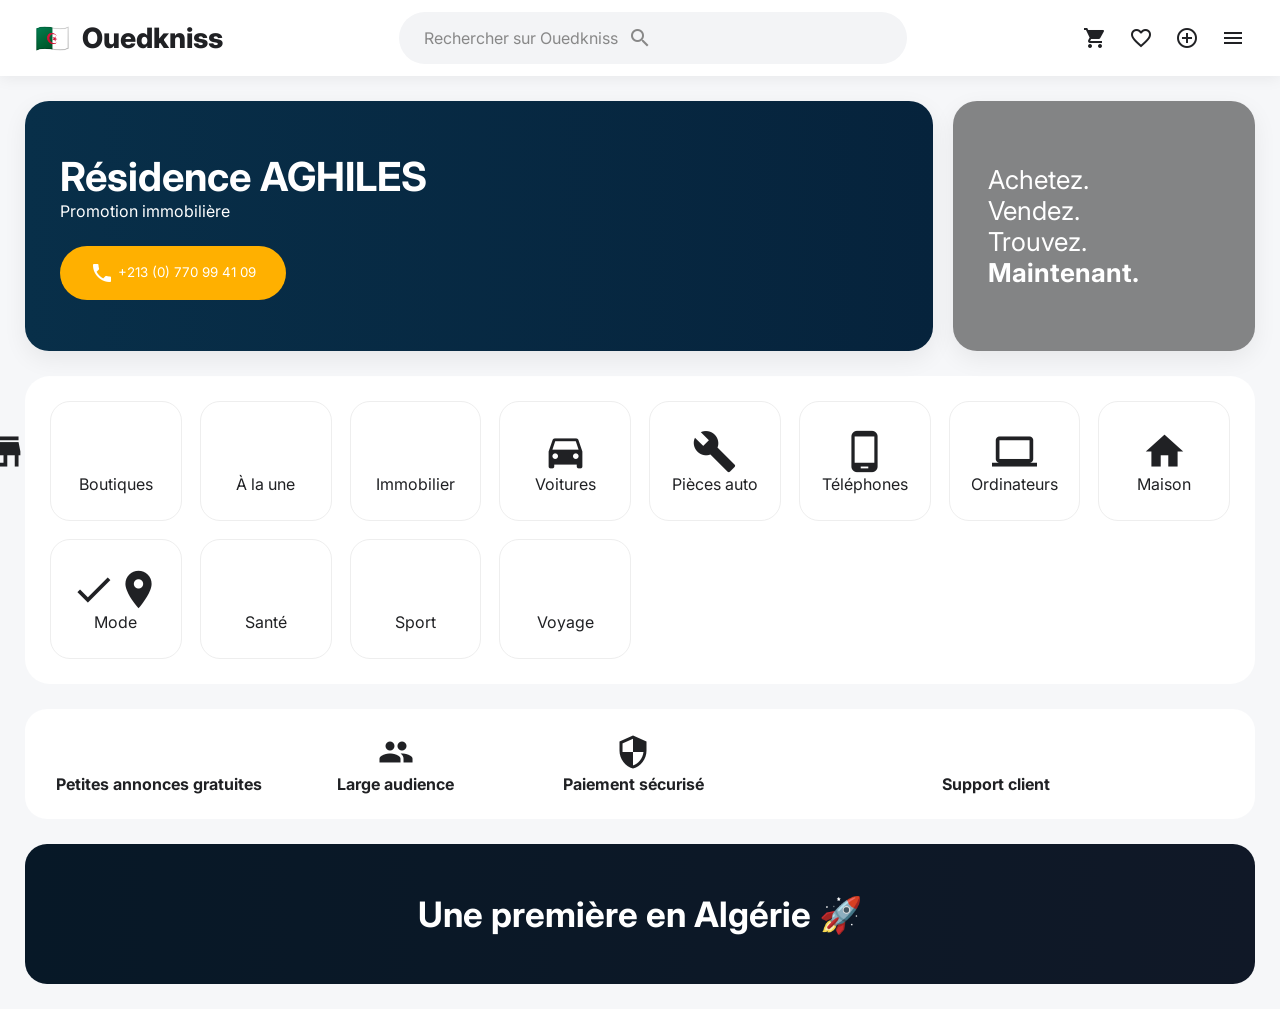
==== commit 7e2fa5e9: "Add Material Icons from Google Fonts" ====
--- a/index.html
+++ b/index.html
@@ -4,13 +4,15 @@
 <meta charset="UTF-8">
 <meta name="viewport" content="width=device-width, initial-scale=1.0">
 <title>Ouedkniss UX Redesign</title>
+<link href="https://fonts.googleapis.com/icon?family=Material+Icons" rel="stylesheet">
+<link href="https://fonts.googleapis.com/css2?family=Inter:wght@400;600;700;800&display=swap" rel="stylesheet">
 
 <style>
 *{
     box-sizing:border-box;
     margin:0;
     padding:0;
-    font-family:Inter,Arial,sans-serif;
+    font-family:'Inter',Arial,sans-serif;
 }
 
 body{
@@ -187,12 +189,15 @@
 <span>Ouedkniss</span>
 </div>
 
-<div class="search">
-Rechercher sur Ouedkniss 🔎
+<div class="search" style="display:flex;align-items:center;gap:10px;">
+Rechercher sur Ouedkniss <span class="material-icons">search</span>
 </div>
 
 <div class="icons">
-🛒 ♡ ⊕ ☰
+<span class="material-icons">shopping_cart</span>
+<span class="material-icons">favorite_border</span>
+<span class="material-icons">add_circle_outline</span>
+<span class="material-icons">menu</span>
 </div>
 </header>
 
@@ -205,7 +210,7 @@
 <div>
 <h1>Résidence AGHILES</h1>
 <p>Promotion immobilière</p>
-<button>☎ +213 (0) 770 99 41 09</button>
+<button><span class="material-icons" style="vertical-align:middle;">call</span> +213 (0) 770 99 41 09</button>
 </div>
 </div>
 
@@ -221,28 +226,28 @@
 
 <section class="categories">
 
-<div class="category"><div class="emoji">🏪</div>Boutiques</div>
-<div class="category"><div class="emoji">🔥</div>À la une</div>
-<div class="category"><div class="emoji">🏠</div>Immobilier</div>
-<div class="category"><div class="emoji">🚗</div>Voitures</div>
-<div class="category"><div class="emoji">⚙️</div>Pièces auto</div>
-<div class="category"><div class="emoji">📱</div>Téléphones</div>
-<div class="category"><div class="emoji">💻</div>Ordinateurs</div>
-<div class="category"><div class="emoji">🧺</div>Maison</div>
-<div class="category"><div class="emoji">👕</div>Mode</div>
-<div class="category"><div class="emoji">💄</div>Santé</div>
-<div class="category"><div class="emoji">⚽</div>Sport</div>
-<div class="category"><div class="emoji">🧳</div>Voyage</div>
+<div class="category"><span class="material-icons emoji">storefront</span>Boutiques</div>
+<div class="category"><span class="material-icons emoji">local_fire_department</span>À la une</div>
+<div class="category"><span class="material-icons emoji">house</span>Immobilier</div>
+<div class="category"><span class="material-icons emoji">directions_car</span>Voitures</div>
+<div class="category"><span class="material-icons emoji">build</span>Pièces auto</div>
+<div class="category"><span class="material-icons emoji">phone_android</span>Téléphones</div>
+<div class="category"><span class="material-icons emoji">computer</span>Ordinateurs</div>
+<div class="category"><span class="material-icons emoji">home</span>Maison</div>
+<div class="category"><span class="material-icons emoji">checkroom</span>Mode</div>
+<div class="category"><span class="material-icons emoji">health_and_safety</span>Santé</div>
+<div class="category"><span class="material-icons emoji">sports_soccer</span>Sport</div>
+<div class="category"><span class="material-icons emoji">luggage</span>Voyage</div>
 
 </section>
 
 
 <section class="features">
 
-<div class="feature">🏷️<br><b>Petites annonces gratuites</b></div>
-<div class="feature">👥<br><b>Large audience</b></div>
-<div class="feature">🛡️<br><b>Paiement sécurisé</b></div>
-<div class="feature">🎧<br><b>Support client</b></div>
+<div class="feature"><span class="material-icons" style="font-size:36px;">sell</span><br><b>Petites annonces gratuites</b></div>
+<div class="feature"><span class="material-icons" style="font-size:36px;">people</span><br><b>Large audience</b></div>
+<div class="feature"><span class="material-icons" style="font-size:36px;">security</span><br><b>Paiement sécurisé</b></div>
+<div class="feature"><span class="material-icons" style="font-size:36px;">support_agent</span><br><b>Support client</b></div>
 
 </section>
 
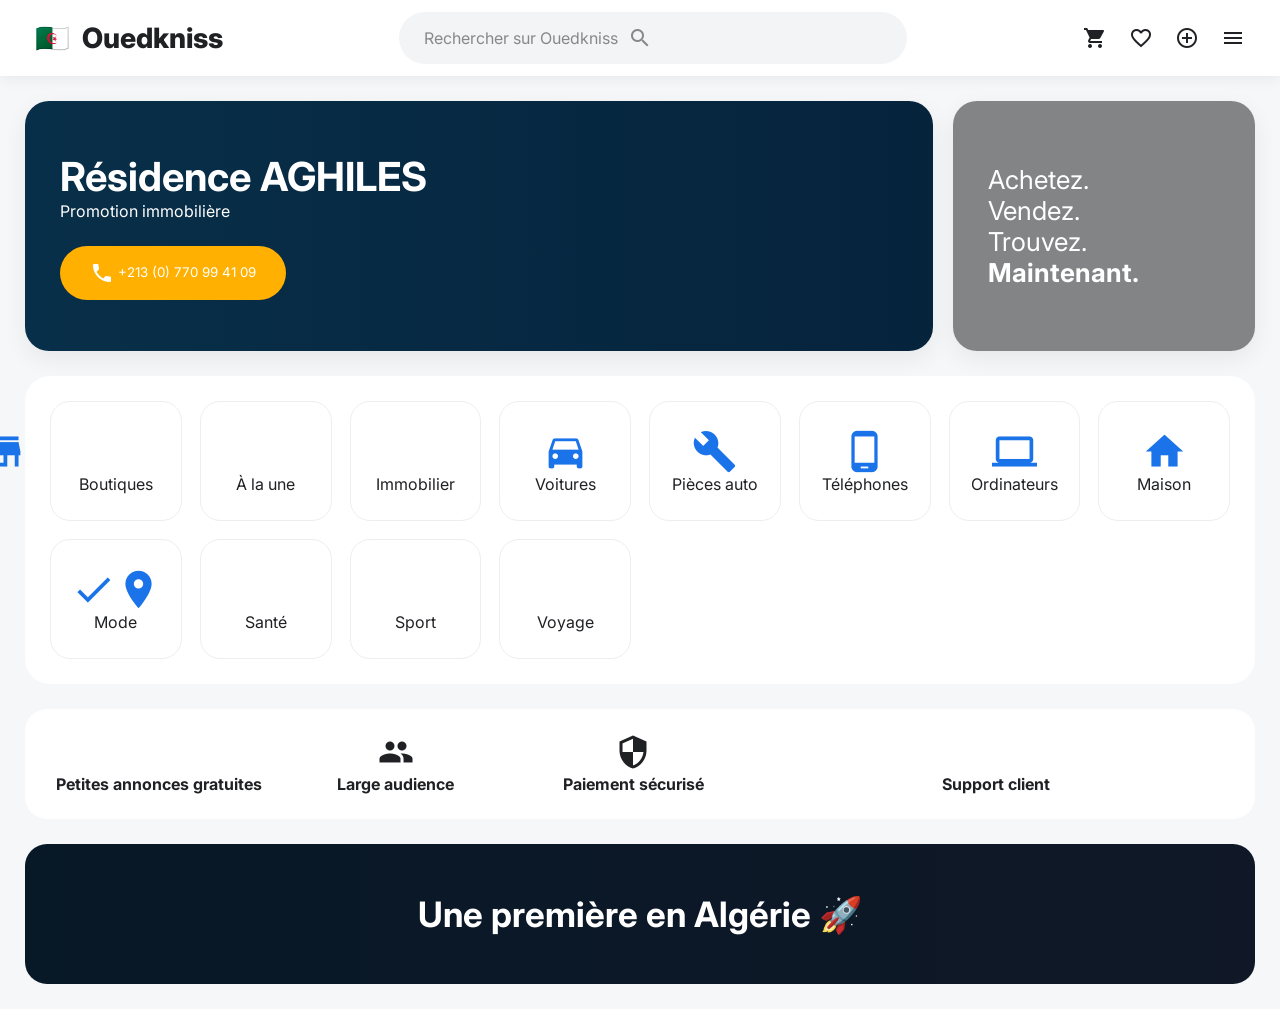
==== commit fb338442: "Add color to Material Icons" ====
--- a/index.html
+++ b/index.html
@@ -140,6 +140,7 @@
 
 .emoji{
     font-size:45px;
+    color:#1a73e8;
 }
 
 .features{
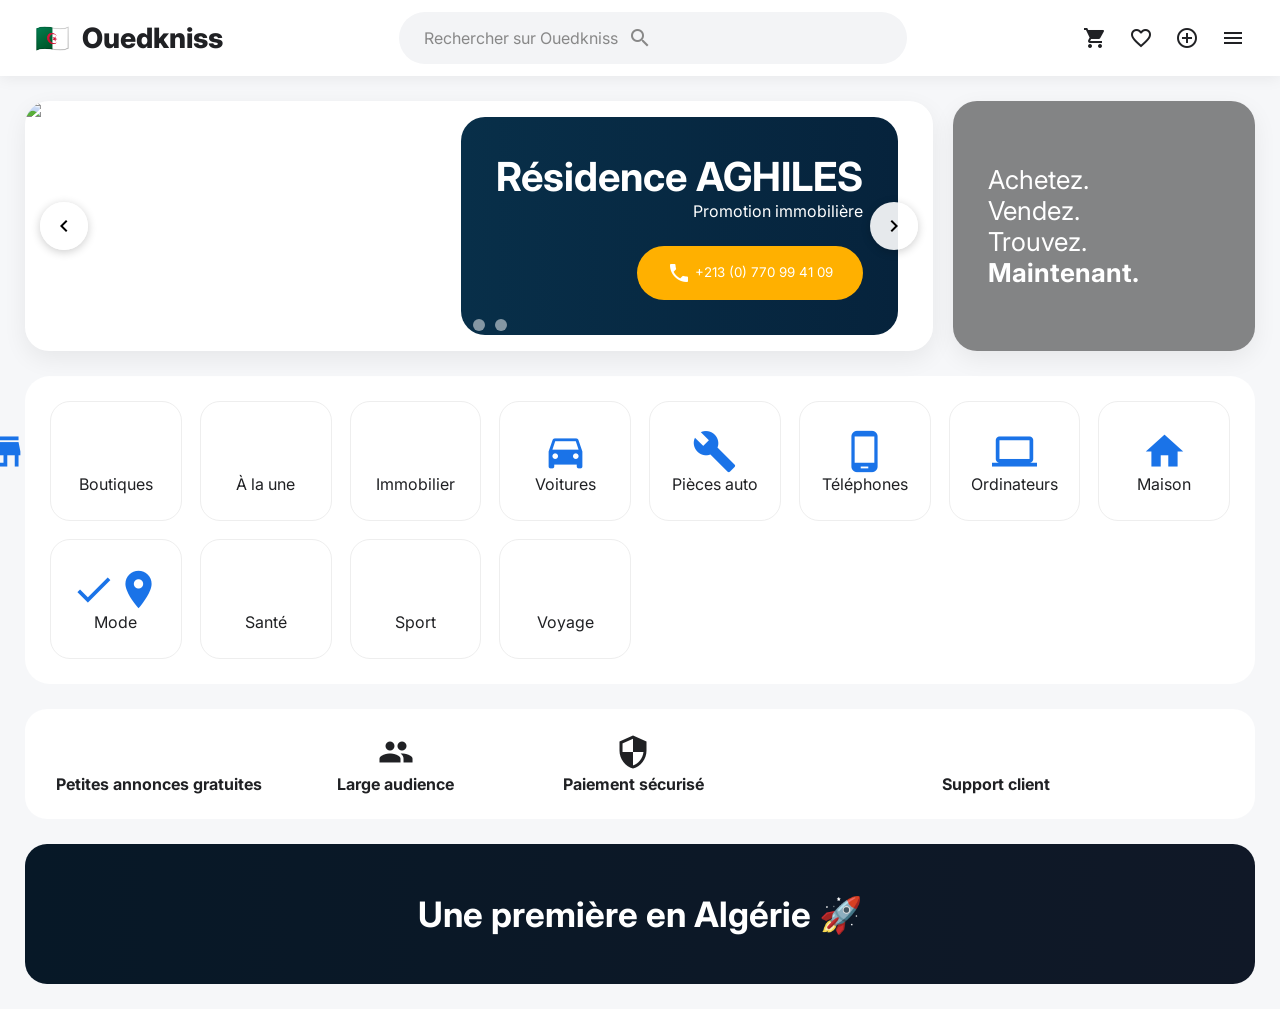
==== commit b431410b: "Add auto-advancing image slider with arrows and dots" ====
--- a/index.html
+++ b/index.html
@@ -77,26 +77,115 @@
 }
 
 .hero-main{
-    background:
-    linear-gradient(90deg,#082f49,#06233c);
     color:white;
+    position:relative;
+    overflow:hidden;
+}
+
+.slider-container{
+    height:100%;
+    width:100%;
+    position:relative;
+}
+
+.slider-wrapper{
+    display:flex;
+    transition:transform 0.5s ease-in-out;
+    height:100%;
+}
+
+.slide{
+    min-width:100%;
+    height:100%;
+    position:relative;
+    display:none;
+}
+
+.slide.active{
+    display:flex;
+}
+
+.slide img{
+    width:100%;
+    height:100%;
+    object-fit:cover;
+}
+
+.slide-text{
+    position:absolute;
+    top:50%;
+    right:35px;
+    transform:translateY(-50%);
+    background:linear-gradient(90deg,#082f49,#06233c);
     padding:35px;
-    display:flex;
-    justify-content:space-between;
-    align-items:center;
-}
-
-.hero-main h1{
+    border-radius:24px;
+    text-align:right;
+}
+
+.slide-text h1{
     font-size:40px;
 }
 
-.hero-main button{
+.slide-text button{
     margin-top:25px;
     padding:15px 30px;
     border-radius:30px;
     border:0;
     background:#ffb000;
     color:white;
+    cursor:pointer;
+}
+
+.slider-btn{
+    position:absolute;
+    top:50%;
+    transform:translateY(-50%);
+    background:rgba(255,255,255,0.9);
+    border:none;
+    width:48px;
+    height:48px;
+    border-radius:50%;
+    cursor:pointer;
+    display:flex;
+    align-items:center;
+    justify-content:center;
+    box-shadow:0 2px 10px rgba(0,0,0,0.2);
+    z-index:10;
+}
+
+.slider-btn:hover{
+    background:white;
+}
+
+.slider-btn.prev{
+    left:15px;
+}
+
+.slider-btn.next{
+    right:15px;
+}
+
+.slide-dots{
+    position:absolute;
+    bottom:20px;
+    left:50%;
+    transform:translateX(-50%);
+    display:flex;
+    gap:10px;
+    z-index:10;
+}
+
+.dot{
+    width:12px;
+    height:12px;
+    border-radius:50%;
+    background:rgba(255,255,255,0.5);
+    cursor:pointer;
+    transition:background 0.3s;
+}
+
+.dot.active{
+    background:white;
 }
 
 .side{
@@ -208,10 +297,36 @@
 <section class="hero">
 
 <div class="card hero-main">
-<div>
+<div class="slider-container">
+<div class="slider-wrapper" id="sliderWrapper">
+<div class="slide active">
+<img src="https://images.unsplash.com/photo-1560518883-ce09059eeffa?w=800" alt="Résidence AGHILES">
+<div class="slide-text">
 <h1>Résidence AGHILES</h1>
 <p>Promotion immobilière</p>
 <button><span class="material-icons" style="vertical-align:middle;">call</span> +213 (0) 770 99 41 09</button>
+</div>
+</div>
+<div class="slide">
+<img src="https://images.unsplash.com/photo-1545324418-cc1a3fa10c00?w=800" alt="Résidence Les Bois">
+<div class="slide-text">
+<h1>Résidence Les Bois</h1>
+<p>Villa moderne avec jardin</p>
+<button><span class="material-icons" style="vertical-align:middle;">call</span> +213 (0) 555 12 34 56</button>
+</div>
+</div>
+<div class="slide">
+<img src="https://images.unsplash.com/photo-1493809842364-78817add7ffb?w=800" alt="Résidence Dely 2">
+<div class="slide-text">
+<h1>Résidence Dely 2</h1>
+<p>Appartements luxueux</p>
+<button><span class="material-icons" style="vertical-align:middle;">call</span> +213 (0) 661 78 90 12</button>
+</div>
+</div>
+</div>
+<button class="slider-btn prev" id="prevBtn"><span class="material-icons">chevron_left</span></button>
+<button class="slider-btn next" id="nextBtn"><span class="material-icons">chevron_right</span></button>
+<div class="slide-dots" id="slideDots"></div>
 </div>
 </div>
 
@@ -259,5 +374,75 @@
 
 </div>
 
+<script>
+const slides = document.querySelectorAll('.slide');
+const prevBtn = document.getElementById('prevBtn');
+const nextBtn = document.getElementById('nextBtn');
+const dotsContainer = document.getElementById('slideDots');
+let currentIndex = 0;
+let autoSlideInterval;
+
+function createDots() {
+    slides.forEach((_, index) => {
+        const dot = document.createElement('div');
+        dot.classList.add('dot');
+        if (index === 0) dot.classList.add('active');
+        dot.addEventListener('click', () => goToSlide(index));
+        dotsContainer.appendChild(dot);
+    });
+}
+
+function updateDots() {
+    const dots = document.querySelectorAll('.dot');
+    dots.forEach((dot, index) => {
+        dot.classList.toggle('active', index === currentIndex);
+    });
+}
+
+function showSlide(index) {
+    slides.forEach((slide, i) => {
+        slide.classList.toggle('active', i === index);
+    });
+    updateDots();
+}
+
+function nextSlide() {
+    currentIndex = (currentIndex + 1) % slides.length;
+    showSlide(currentIndex);
+}
+
+function prevSlide() {
+    currentIndex = (currentIndex - 1 + slides.length) % slides.length;
+    showSlide(currentIndex);
+}
+
+function goToSlide(index) {
+    currentIndex = index;
+    showSlide(currentIndex);
+    resetAutoSlide();
+}
+
+function startAutoSlide() {
+    autoSlideInterval = setInterval(nextSlide, 6000);
+}
+
+function resetAutoSlide() {
+    clearInterval(autoSlideInterval);
+    startAutoSlide();
+}
+
+prevBtn.addEventListener('click', () => {
+    prevSlide();
+    resetAutoSlide();
+});
+
+nextBtn.addEventListener('click', () => {
+    nextSlide();
+    resetAutoSlide();
+});
+
+createDots();
+startAutoSlide();
+</script>
 </body>
 </html>
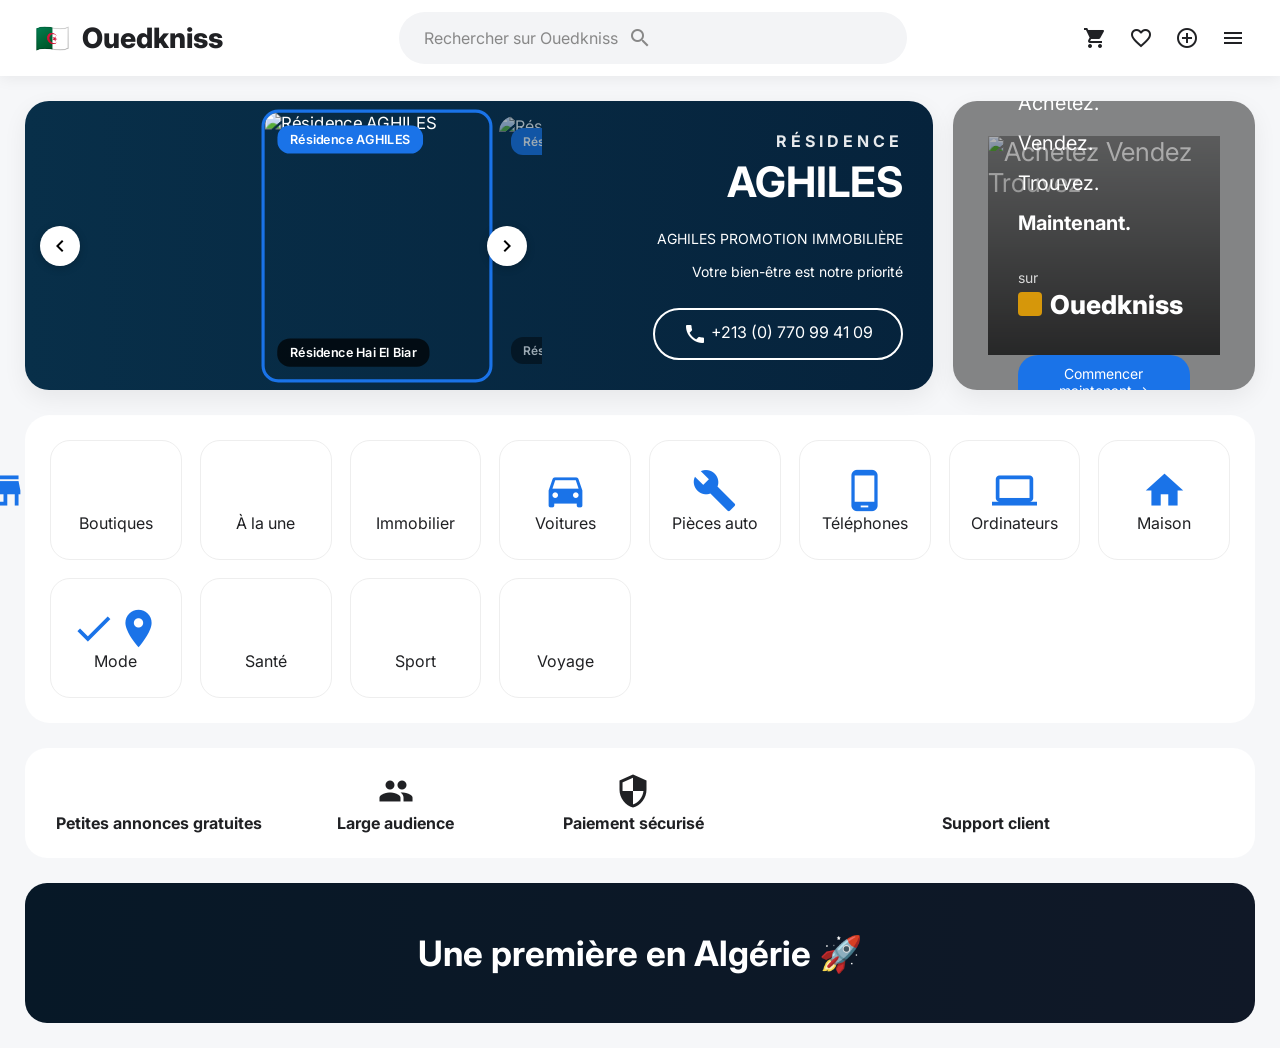
==== commit 15fb454d: "Update slider to match Ouedkniss-style multi-card layout" ====
--- a/index.html
+++ b/index.html
@@ -76,116 +76,195 @@
     box-shadow:0 8px 25px #0001;
 }
 
-.hero-main{
-    color:white;
+.hero-slider{
+    display:flex;
+    background:linear-gradient(90deg,#082f49,#06233c);
+    color:white;
+}
+
+.property-slider-container{
     position:relative;
+    flex:3;
+    display:flex;
+    align-items:center;
+    padding:10px;
     overflow:hidden;
 }
 
-.slider-container{
-    height:100%;
-    width:100%;
+.property-track{
+    display:flex;
+    gap:12px;
+    transition:transform 0.4s ease;
+}
+
+.property-card{
     position:relative;
-}
-
-.slider-wrapper{
-    display:flex;
-    transition:transform 0.5s ease-in-out;
-    height:100%;
-}
-
-.slide{
-    min-width:100%;
-    height:100%;
-    position:relative;
-    display:none;
-}
-
-.slide.active{
-    display:flex;
-}
-
-.slide img{
+    min-width:220px;
+    height:260px;
+    border-radius:16px;
+    overflow:hidden;
+    opacity:0.6;
+    transition:all 0.3s ease;
+}
+
+.property-card.active{
+    opacity:1;
+    border:3px solid #1a73e8;
+    transform:scale(1.05);
+}
+
+.property-card img{
     width:100%;
     height:100%;
     object-fit:cover;
 }
 
-.slide-text{
+.property-tag-top{
     position:absolute;
-    top:50%;
-    right:35px;
-    transform:translateY(-50%);
-    background:linear-gradient(90deg,#082f49,#06233c);
-    padding:35px;
-    border-radius:24px;
-    text-align:right;
-}
-
-.slide-text h1{
-    font-size:40px;
-}
-
-.slide-text button{
-    margin-top:25px;
-    padding:15px 30px;
-    border-radius:30px;
-    border:0;
-    background:#ffb000;
-    color:white;
-    cursor:pointer;
-}
-
-.slider-btn{
+    top:12px;
+    left:12px;
+    background:#1a73e8;
+    color:white;
+    padding:6px 12px;
+    border-radius:12px;
+    font-size:12px;
+    font-weight:600;
+}
+
+.property-tag-bottom{
+    position:absolute;
+    bottom:12px;
+    left:12px;
+    background:rgba(0,0,0,0.7);
+    color:white;
+    padding:6px 12px;
+    border-radius:12px;
+    font-size:12px;
+    font-weight:600;
+}
+
+.nav-btn{
     position:absolute;
     top:50%;
     transform:translateY(-50%);
-    background:rgba(255,255,255,0.9);
+    background:white;
     border:none;
-    width:48px;
-    height:48px;
+    width:40px;
+    height:40px;
     border-radius:50%;
     cursor:pointer;
     display:flex;
     align-items:center;
     justify-content:center;
-    box-shadow:0 2px 10px rgba(0,0,0,0.2);
-    z-index:10;
-}
-
-.slider-btn:hover{
+    box-shadow:0 2px 8px rgba(0,0,0,0.2);
+    z-index:20;
+}
+
+.nav-left{
+    left:15px;
+}
+
+.nav-right{
+    right:15px;
+}
+
+.hero-info{
+    flex:2;
+    padding:30px;
+    display:flex;
+    flex-direction:column;
+    justify-content:center;
+    text-align:right;
+}
+
+.hero-info h2{
+    font-size:16px;
+    letter-spacing:4px;
+    opacity:0.9;
+    margin:0;
+}
+
+.hero-info h1{
+    font-size:42px;
+    margin:5px 0 15px 0;
+}
+
+.hero-info p{
+    margin:8px 0;
+    font-size:14px;
+}
+
+.call-btn{
+    margin-top:20px;
+    padding:12px 28px;
+    border-radius:30px;
+    border:2px solid white;
+    background:transparent;
+    color:white;
+    font-size:16px;
+    cursor:pointer;
+    width:fit-content;
+    align-self:flex-end;
+}
+
+.call-btn:hover{
     background:white;
-}
-
-.slider-btn.prev{
-    left:15px;
-}
-
-.slider-btn.next{
-    right:15px;
-}
-
-.slide-dots{
+    color:#082f49;
+}
+
+.side-content{
+    position:relative;
+    height:100%;
+    display:flex;
+}
+
+.side-content img{
+    width:100%;
+    height:100%;
+    object-fit:cover;
+}
+
+.side-text{
     position:absolute;
-    bottom:20px;
-    left:50%;
-    transform:translateX(-50%);
-    display:flex;
-    gap:10px;
-    z-index:10;
-}
-
-.dot{
-    width:12px;
-    height:12px;
-    border-radius:50%;
-    background:rgba(255,255,255,0.5);
+    top:0;
+    left:0;
+    right:0;
+    bottom:0;
+    background:linear-gradient(180deg,rgba(0,0,0,0.3),rgba(0,0,0,0.7));
+    padding:30px;
+    display:flex;
+    flex-direction:column;
+    justify-content:center;
+}
+
+.side-text p{
+    margin:8px 0;
+    font-size:20px;
+}
+
+.ouedkniss-logo{
+    margin:15px 0;
+}
+
+.ouedkniss-logo span:first-child{
+    font-size:14px;
+    opacity:0.8;
+}
+
+.start-btn{
+    margin-top:20px;
+    padding:10px 24px;
+    border-radius:20px;
+    border:none;
+    background:#1a73e8;
+    color:white;
+    font-size:14px;
     cursor:pointer;
-    transition:background 0.3s;
-}
-
-.dot.active{
-    background:white;
+    width:fit-content;
+}
+
+.start-btn:hover{
+    background:#1557b0;
 }
 
 .side{
@@ -296,45 +375,65 @@
 
 <section class="hero">
 
-<div class="card hero-main">
-<div class="slider-container">
-<div class="slider-wrapper" id="sliderWrapper">
-<div class="slide active">
-<img src="https://images.unsplash.com/photo-1560518883-ce09059eeffa?w=800" alt="Résidence AGHILES">
-<div class="slide-text">
-<h1>Résidence AGHILES</h1>
-<p>Promotion immobilière</p>
-<button><span class="material-icons" style="vertical-align:middle;">call</span> +213 (0) 770 99 41 09</button>
-</div>
-</div>
-<div class="slide">
-<img src="https://images.unsplash.com/photo-1545324418-cc1a3fa10c00?w=800" alt="Résidence Les Bois">
-<div class="slide-text">
-<h1>Résidence Les Bois</h1>
-<p>Villa moderne avec jardin</p>
-<button><span class="material-icons" style="vertical-align:middle;">call</span> +213 (0) 555 12 34 56</button>
-</div>
-</div>
-<div class="slide">
-<img src="https://images.unsplash.com/photo-1493809842364-78817add7ffb?w=800" alt="Résidence Dely 2">
-<div class="slide-text">
-<h1>Résidence Dely 2</h1>
-<p>Appartements luxueux</p>
-<button><span class="material-icons" style="vertical-align:middle;">call</span> +213 (0) 661 78 90 12</button>
-</div>
-</div>
-</div>
-<button class="slider-btn prev" id="prevBtn"><span class="material-icons">chevron_left</span></button>
-<button class="slider-btn next" id="nextBtn"><span class="material-icons">chevron_right</span></button>
-<div class="slide-dots" id="slideDots"></div>
+<div class="card hero-slider">
+<div class="property-slider-container">
+<button class="nav-btn nav-left" id="prevBtn"><span class="material-icons">chevron_left</span></button>
+<div class="property-track" id="propertyTrack">
+<div class="property-card active">
+<div class="property-tag-top">Résidence AGHILES</div>
+<img src="https://images.unsplash.com/photo-1560518883-ce09059eeffa?w=400" alt="Résidence AGHILES">
+<div class="property-tag-bottom">Résidence Hai El Biar</div>
+</div>
+<div class="property-card">
+<div class="property-tag-top">Résidence Les Bois</div>
+<img src="https://images.unsplash.com/photo-1545324418-cc1a3fa10c00?w=400" alt="Résidence Les Bois">
+<div class="property-tag-bottom">Résidence Les Bois</div>
+</div>
+<div class="property-card">
+<div class="property-tag-top">Résidence Dely 2</div>
+<img src="https://images.unsplash.com/photo-1493809842364-78817add7ffb?w=400" alt="Résidence Dely 2">
+<div class="property-tag-bottom">Résidence Dely 2</div>
+</div>
+<div class="property-card">
+<div class="property-tag-top">Villa Moderne</div>
+<img src="https://images.unsplash.com/photo-1600596542815-ffad4c1539a9?w=400" alt="Villa Moderne">
+<div class="property-tag-bottom">Villa à Alger</div>
+</div>
+<div class="property-card">
+<div class="property-tag-top">Appartement Luxe</div>
+<img src="https://images.unsplash.com/photo-1522708323590-d24dbb6b0267?w=400" alt="Appartement Luxe">
+<div class="property-tag-bottom">Appartement à Hydra</div>
+</div>
+</div>
+<button class="nav-btn nav-right" id="nextBtn"><span class="material-icons">chevron_right</span></button>
+</div>
+<div class="hero-info">
+<h2>RÉSIDENCE</h2>
+<h1>AGHILES</h1>
+<p>AGHILES PROMOTION IMMOBILIÈRE</p>
+<p>Votre bien-être est notre priorité</p>
+<button class="call-btn"><span class="material-icons" style="vertical-align:middle;">call</span> +213 (0) 770 99 41 09</button>
 </div>
 </div>
 
 <div class="card side">
-Achetez.<br>
-Vendez.<br>
-Trouvez.<br>
-<strong>Maintenant.</strong>
+<div class="side-content">
+<img src="https://images.unsplash.com/photo-1556742049-0cfed4f6a45d?w=400" alt="Achetez Vendez Trouvez">
+<div class="side-text">
+<p>Achetez.</p>
+<p>Vendez.</p>
+<p>Trouvez.</p>
+<p><strong>Maintenant.</strong></p>
+<div class="ouedkniss-logo">
+<span>sur</span>
+<div style="display:flex;align-items:center;gap:8px;">
+<span style="width:24px;height:24px;background:#ffb000;border-radius:4px;display:inline-block;"></span>
+<span style="font-weight:800;">Ouedkniss</span>
+</div>
+</div>
+<button class="start-btn">Commencer maintenant →</button>
+</div>
+</div>
 </div>
 
 </section>
@@ -375,60 +474,40 @@
 </div>
 
 <script>
-const slides = document.querySelectorAll('.slide');
+const propertyCards = document.querySelectorAll('.property-card');
+const propertyTrack = document.getElementById('propertyTrack');
 const prevBtn = document.getElementById('prevBtn');
 const nextBtn = document.getElementById('nextBtn');
-const dotsContainer = document.getElementById('slideDots');
 let currentIndex = 0;
 let autoSlideInterval;
 
-function createDots() {
-    slides.forEach((_, index) => {
-        const dot = document.createElement('div');
-        dot.classList.add('dot');
-        if (index === 0) dot.classList.add('active');
-        dot.addEventListener('click', () => goToSlide(index));
-        dotsContainer.appendChild(dot);
+function updateSlider() {
+    propertyCards.forEach((card, index) => {
+        card.classList.toggle('active', index === currentIndex);
     });
-}
-
-function updateDots() {
-    const dots = document.querySelectorAll('.dot');
-    dots.forEach((dot, index) => {
-        dot.classList.toggle('active', index === currentIndex);
-    });
-}
-
-function showSlide(index) {
-    slides.forEach((slide, i) => {
-        slide.classList.toggle('active', i === index);
-    });
-    updateDots();
+
+    const cardWidth = 232; // 220px width + 12px gap
+    const offset = -(currentIndex * cardWidth) + (propertyCards.length > 3 ? 232 : 0);
+    propertyTrack.style.transform = `translateX(${offset}px)`;
 }
 
 function nextSlide() {
-    currentIndex = (currentIndex + 1) % slides.length;
-    showSlide(currentIndex);
+    currentIndex = (currentIndex + 1) % propertyCards.length;
+    updateSlider();
 }
 
 function prevSlide() {
-    currentIndex = (currentIndex - 1 + slides.length) % slides.length;
-    showSlide(currentIndex);
-}
-
-function goToSlide(index) {
-    currentIndex = index;
-    showSlide(currentIndex);
-    resetAutoSlide();
-}
-
-function startAutoSlide() {
-    autoSlideInterval = setInterval(nextSlide, 6000);
+    currentIndex = (currentIndex - 1 + propertyCards.length) % propertyCards.length;
+    updateSlider();
 }
 
 function resetAutoSlide() {
     clearInterval(autoSlideInterval);
     startAutoSlide();
+}
+
+function startAutoSlide() {
+    autoSlideInterval = setInterval(nextSlide, 6000);
 }
 
 prevBtn.addEventListener('click', () => {
@@ -441,7 +520,15 @@
     resetAutoSlide();
 });
 
-createDots();
+propertyCards.forEach((card, index) => {
+    card.addEventListener('click', () => {
+        currentIndex = index;
+        updateSlider();
+        resetAutoSlide();
+    });
+});
+
+updateSlider();
 startAutoSlide();
 </script>
 </body>
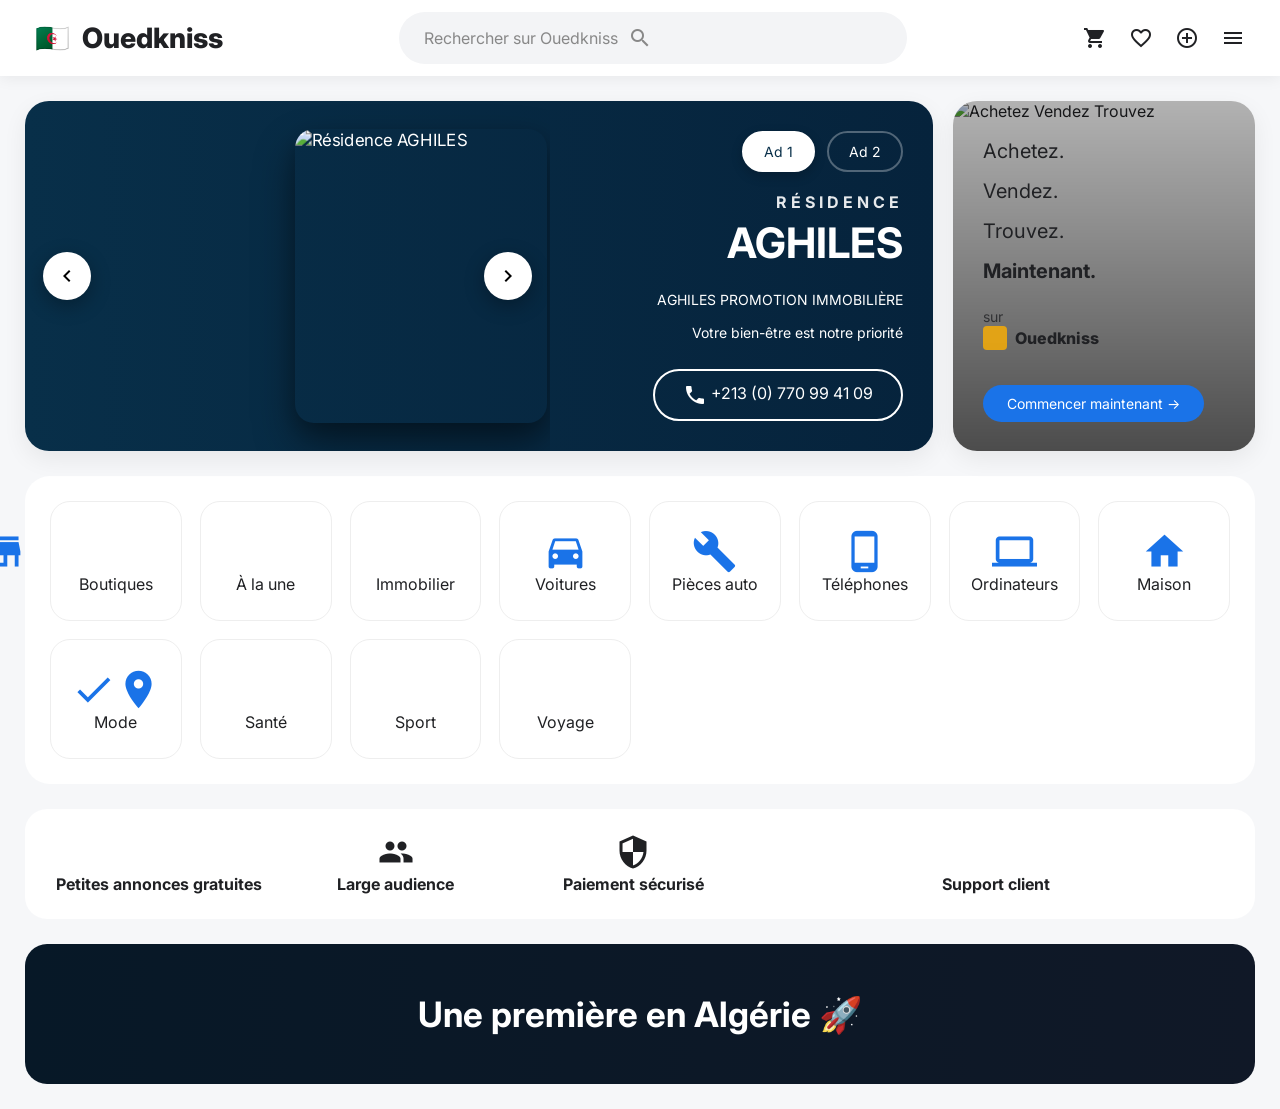
==== commit 010f4bf8: "Update: remove tags, add ad switch buttons, fix image sizes, add 3D effects" ====
--- a/index.html
+++ b/index.html
@@ -87,30 +87,33 @@
     flex:3;
     display:flex;
     align-items:center;
-    padding:10px;
+    padding:20px;
     overflow:hidden;
 }
 
 .property-track{
     display:flex;
-    gap:12px;
-    transition:transform 0.4s ease;
+    gap:16px;
+    transition:transform 0.5s cubic-bezier(0.4, 0, 0.2, 1);
 }
 
 .property-card{
     position:relative;
-    min-width:220px;
-    height:260px;
-    border-radius:16px;
+    min-width:240px;
+    height:280px;
+    border-radius:18px;
     overflow:hidden;
-    opacity:0.6;
-    transition:all 0.3s ease;
+    opacity:0.4;
+    transition:all 0.4s cubic-bezier(0.4, 0, 0.2, 1);
+    transform:scale(0.9);
+    box-shadow:0 4px 12px rgba(0,0,0,0.1);
 }
 
 .property-card.active{
     opacity:1;
-    border:3px solid #1a73e8;
     transform:scale(1.05);
+    box-shadow:0 20px 40px rgba(0,0,0,0.4), 0 8px 20px rgba(0,0,0,0.2);
+    z-index:10;
 }
 
 .property-card img{
@@ -119,53 +122,35 @@
     object-fit:cover;
 }
 
-.property-tag-top{
-    position:absolute;
-    top:12px;
-    left:12px;
-    background:#1a73e8;
-    color:white;
-    padding:6px 12px;
-    border-radius:12px;
-    font-size:12px;
-    font-weight:600;
-}
-
-.property-tag-bottom{
-    position:absolute;
-    bottom:12px;
-    left:12px;
-    background:rgba(0,0,0,0.7);
-    color:white;
-    padding:6px 12px;
-    border-radius:12px;
-    font-size:12px;
-    font-weight:600;
-}
-
 .nav-btn{
     position:absolute;
     top:50%;
     transform:translateY(-50%);
     background:white;
     border:none;
-    width:40px;
-    height:40px;
+    width:48px;
+    height:48px;
     border-radius:50%;
     cursor:pointer;
     display:flex;
     align-items:center;
     justify-content:center;
-    box-shadow:0 2px 8px rgba(0,0,0,0.2);
+    box-shadow:0 6px 20px rgba(0,0,0,0.3);
     z-index:20;
+    transition:all 0.2s ease;
+}
+
+.nav-btn:hover{
+    transform:translateY(-50%) scale(1.1);
+    box-shadow:0 8px 25px rgba(0,0,0,0.4);
 }
 
 .nav-left{
-    left:15px;
+    left:18px;
 }
 
 .nav-right{
-    right:15px;
+    right:18px;
 }
 
 .hero-info{
@@ -192,6 +177,32 @@
 .hero-info p{
     margin:8px 0;
     font-size:14px;
+}
+
+.switch-buttons{
+    display:flex;
+    gap:12px;
+    justify-content:flex-end;
+    margin-bottom:20px;
+}
+
+.switch-btn{
+    padding:10px 20px;
+    border-radius:25px;
+    border:2px solid rgba(255,255,255,0.3);
+    background:transparent;
+    color:white;
+    font-size:14px;
+    cursor:pointer;
+    transition:all 0.3s ease;
+}
+
+.switch-btn:hover,
+.switch-btn.active{
+    background:white;
+    color:#082f49;
+    border-color:white;
+    box-shadow:0 4px 12px rgba(0,0,0,0.2);
 }
 
 .call-btn{
@@ -205,11 +216,13 @@
     cursor:pointer;
     width:fit-content;
     align-self:flex-end;
+    transition:all 0.3s ease;
 }
 
 .call-btn:hover{
     background:white;
     color:#082f49;
+    box-shadow:0 8px 20px rgba(255,255,255,0.2);
 }
 
 .side-content{
@@ -261,23 +274,12 @@
     font-size:14px;
     cursor:pointer;
     width:fit-content;
+    transition:all 0.3s ease;
 }
 
 .start-btn:hover{
     background:#1557b0;
-}
-
-.side{
-    background:
-    linear-gradient(#0007,#0007),
-    url("https://images.unsplash.com/photo-1556742049-0cfed4f6a45d");
-    background-size:cover;
-    color:white;
-    padding:35px;
-    display:flex;
-    flex-direction:column;
-    justify-content:center;
-    font-size:26px;
+    box-shadow:0 6px 16px rgba(26,115,232,0.4);
 }
 
 .categories{
@@ -298,12 +300,13 @@
     flex-direction:column;
     justify-content:center;
     align-items:center;
-    transition:.2s;
+    transition:all 0.3s ease;
 }
 
 .category:hover{
     transform:translateY(-5px);
-    box-shadow:0 10px 25px #0002;
+    box-shadow:0 12px 28px rgba(0,0,0,0.12);
+    border-color:#1a73e8;
 }
 
 .emoji{
@@ -328,8 +331,7 @@
 .ad{
     height:140px;
     border-radius:22px;
-    background:
-    linear-gradient(90deg,#071827,#101827);
+    background:linear-gradient(90deg,#071827,#101827);
     color:white;
     display:flex;
     align-items:center;
@@ -347,11 +349,9 @@
 }
 }
 </style>
-
 </head>
 
 <body>
-
 <header>
 <div class="logo">
 <span class="flag">🇩🇿</span>
@@ -370,49 +370,40 @@
 </div>
 </header>
 
-
 <div class="container">
-
 <section class="hero">
-
 <div class="card hero-slider">
 <div class="property-slider-container">
 <button class="nav-btn nav-left" id="prevBtn"><span class="material-icons">chevron_left</span></button>
 <div class="property-track" id="propertyTrack">
 <div class="property-card active">
-<div class="property-tag-top">Résidence AGHILES</div>
-<img src="https://images.unsplash.com/photo-1560518883-ce09059eeffa?w=400" alt="Résidence AGHILES">
-<div class="property-tag-bottom">Résidence Hai El Biar</div>
+<img src="https://images.unsplash.com/photo-1560518883-ce09059eeffa?w=600&h=400&fit=crop" alt="Résidence AGHILES">
 </div>
 <div class="property-card">
-<div class="property-tag-top">Résidence Les Bois</div>
-<img src="https://images.unsplash.com/photo-1545324418-cc1a3fa10c00?w=400" alt="Résidence Les Bois">
-<div class="property-tag-bottom">Résidence Les Bois</div>
+<img src="https://images.unsplash.com/photo-1545324418-cc1a3fa10c00?w=600&h=400&fit=crop" alt="Résidence Les Bois">
 </div>
 <div class="property-card">
-<div class="property-tag-top">Résidence Dely 2</div>
-<img src="https://images.unsplash.com/photo-1493809842364-78817add7ffb?w=400" alt="Résidence Dely 2">
-<div class="property-tag-bottom">Résidence Dely 2</div>
+<img src="https://images.unsplash.com/photo-1493809842364-78817add7ffb?w=600&h=400&fit=crop" alt="Résidence Dely 2">
 </div>
 <div class="property-card">
-<div class="property-tag-top">Villa Moderne</div>
-<img src="https://images.unsplash.com/photo-1600596542815-ffad4c1539a9?w=400" alt="Villa Moderne">
-<div class="property-tag-bottom">Villa à Alger</div>
+<img src="https://images.unsplash.com/photo-1600596542815-ffad4c1539a9?w=600&h=400&fit=crop" alt="Villa Moderne">
 </div>
 <div class="property-card">
-<div class="property-tag-top">Appartement Luxe</div>
-<img src="https://images.unsplash.com/photo-1522708323590-d24dbb6b0267?w=400" alt="Appartement Luxe">
-<div class="property-tag-bottom">Appartement à Hydra</div>
+<img src="https://images.unsplash.com/photo-1522708323590-d24dbb6b0267?w=600&h=400&fit=crop" alt="Appartement Luxe">
 </div>
 </div>
 <button class="nav-btn nav-right" id="nextBtn"><span class="material-icons">chevron_right</span></button>
 </div>
 <div class="hero-info">
+<div class="switch-buttons">
+<button class="switch-btn active" id="adBtn1">Ad 1</button>
+<button class="switch-btn" id="adBtn2">Ad 2</button>
+</div>
 <h2>RÉSIDENCE</h2>
-<h1>AGHILES</h1>
-<p>AGHILES PROMOTION IMMOBILIÈRE</p>
-<p>Votre bien-être est notre priorité</p>
-<button class="call-btn"><span class="material-icons" style="vertical-align:middle;">call</span> +213 (0) 770 99 41 09</button>
+<h1 id="adTitle">AGHILES</h1>
+<p id="adDesc1">AGHILES PROMOTION IMMOBILIÈRE</p>
+<p id="adDesc2">Votre bien-être est notre priorité</p>
+<button class="call-btn"><span class="material-icons" style="vertical-align:middle;">call</span> <span id="adPhone">+213 (0) 770 99 41 09</span></button>
 </div>
 </div>
 
@@ -435,12 +426,9 @@
 </div>
 </div>
 </div>
-
 </section>
 
-
 <section class="categories">
-
 <div class="category"><span class="material-icons emoji">storefront</span>Boutiques</div>
 <div class="category"><span class="material-icons emoji">local_fire_department</span>À la une</div>
 <div class="category"><span class="material-icons emoji">house</span>Immobilier</div>
@@ -453,24 +441,18 @@
 <div class="category"><span class="material-icons emoji">health_and_safety</span>Santé</div>
 <div class="category"><span class="material-icons emoji">sports_soccer</span>Sport</div>
 <div class="category"><span class="material-icons emoji">luggage</span>Voyage</div>
-
 </section>
 
-
 <section class="features">
-
 <div class="feature"><span class="material-icons" style="font-size:36px;">sell</span><br><b>Petites annonces gratuites</b></div>
 <div class="feature"><span class="material-icons" style="font-size:36px;">people</span><br><b>Large audience</b></div>
 <div class="feature"><span class="material-icons" style="font-size:36px;">security</span><br><b>Paiement sécurisé</b></div>
 <div class="feature"><span class="material-icons" style="font-size:36px;">support_agent</span><br><b>Support client</b></div>
-
 </section>
-
 
 <div class="ad">
 Une première en Algérie 🚀
 </div>
-
 </div>
 
 <script>
@@ -478,17 +460,47 @@
 const propertyTrack = document.getElementById('propertyTrack');
 const prevBtn = document.getElementById('prevBtn');
 const nextBtn = document.getElementById('nextBtn');
+const adBtn1 = document.getElementById('adBtn1');
+const adBtn2 = document.getElementById('adBtn2');
+const adTitle = document.getElementById('adTitle');
+const adDesc1 = document.getElementById('adDesc1');
+const adDesc2 = document.getElementById('adDesc2');
+const adPhone = document.getElementById('adPhone');
 let currentIndex = 0;
 let autoSlideInterval;
+
+const adData = [
+    {
+        title: "AGHILES",
+        desc1: "AGHILES PROMOTION IMMOBILIÈRE",
+        desc2: "Votre bien-être est notre priorité",
+        phone: "+213 (0) 770 99 41 09"
+    },
+    {
+        title: "LES BOIS",
+        desc1: "RÉSIDENCE LES BOIS",
+        desc2: "Luxueuse villa avec jardin",
+        phone: "+213 (0) 555 12 34 56"
+    }
+];
+
+function updateAdInfo(index) {
+    const data = adData[index % adData.length];
+    adTitle.textContent = data.title;
+    adDesc1.textContent = data.desc1;
+    adDesc2.textContent = data.desc2;
+    adPhone.textContent = data.phone;
+}
 
 function updateSlider() {
     propertyCards.forEach((card, index) => {
         card.classList.toggle('active', index === currentIndex);
     });
 
-    const cardWidth = 232; // 220px width + 12px gap
-    const offset = -(currentIndex * cardWidth) + (propertyCards.length > 3 ? 232 : 0);
+    const cardWidth = 256; // 240px width + 16px gap
+    const offset = -(currentIndex * cardWidth) + 256;
     propertyTrack.style.transform = `translateX(${offset}px)`;
+    updateAdInfo(currentIndex);
 }
 
 function nextSlide() {
@@ -517,6 +529,22 @@
 
 nextBtn.addEventListener('click', () => {
     nextSlide();
+    resetAutoSlide();
+});
+
+adBtn1.addEventListener('click', () => {
+    adBtn1.classList.add('active');
+    adBtn2.classList.remove('active');
+    currentIndex = 0;
+    updateSlider();
+    resetAutoSlide();
+});
+
+adBtn2.addEventListener('click', () => {
+    adBtn2.classList.add('active');
+    adBtn1.classList.remove('active');
+    currentIndex = 1;
+    updateSlider();
     resetAutoSlide();
 });
 
@@ -525,6 +553,13 @@
         currentIndex = index;
         updateSlider();
         resetAutoSlide();
+        if (index % 2 === 0) {
+            adBtn1.classList.add('active');
+            adBtn2.classList.remove('active');
+        } else {
+            adBtn2.classList.add('active');
+            adBtn1.classList.remove('active');
+        }
     });
 });
 
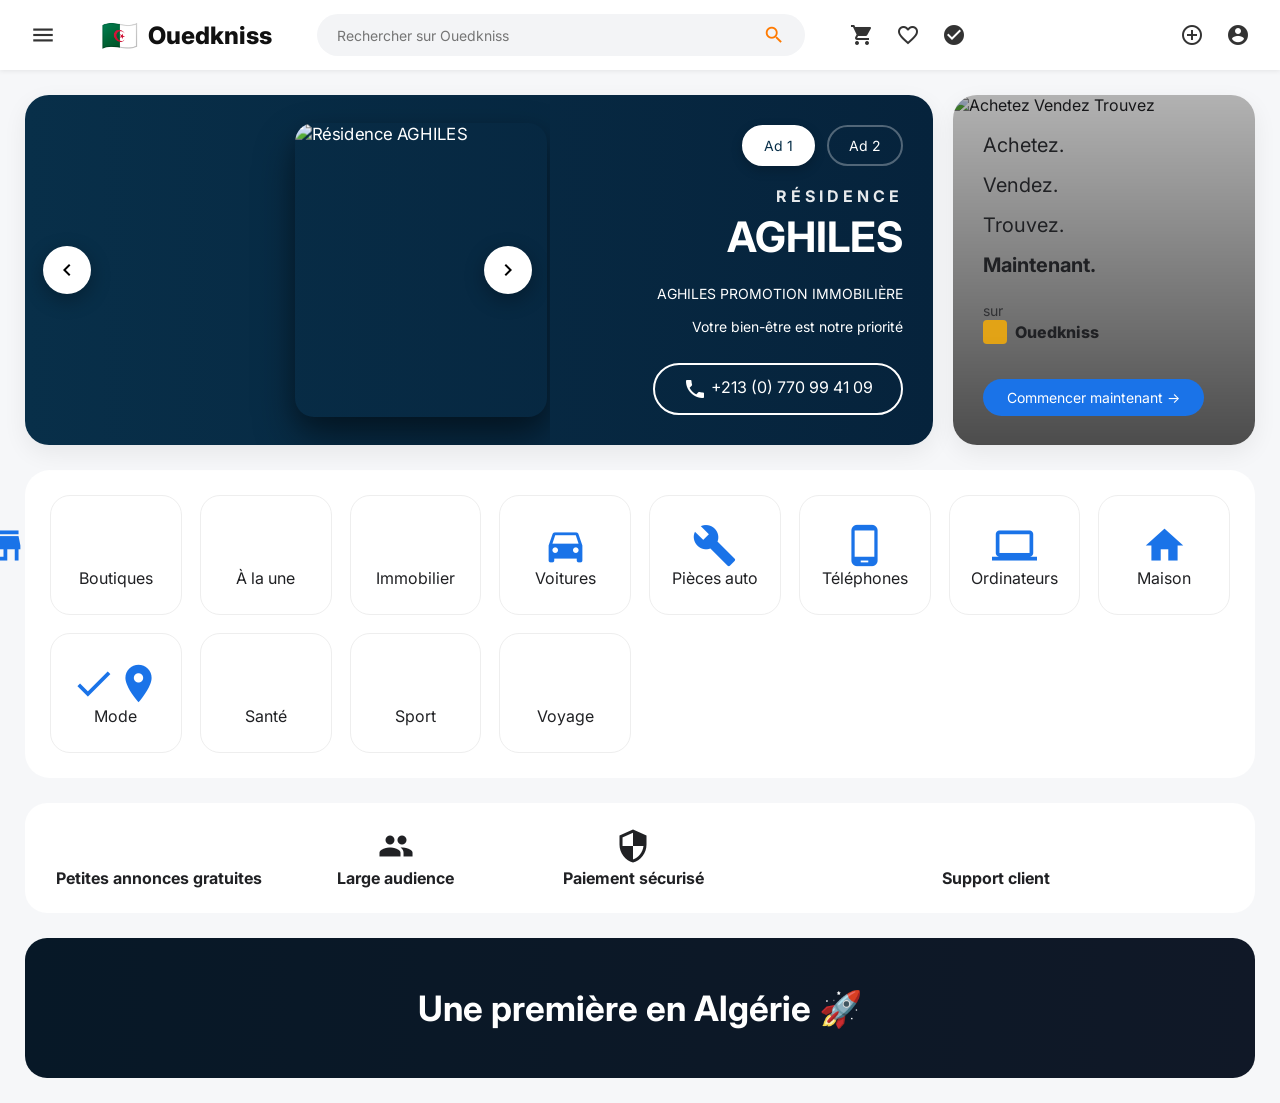
==== commit 34dcd7e1: "Update header to match the picture exactly" ====
--- a/index.html
+++ b/index.html
@@ -21,41 +21,78 @@
 }
 
 header{
-    height:76px;
+    height:70px;
     background:white;
     display:flex;
     align-items:center;
     justify-content:space-between;
-    padding:0 35px;
-    box-shadow:0 2px 15px #0001;
+    padding:0 30px;
+    box-shadow:0 1px 5px rgba(0,0,0,0.08);
     position:sticky;
     top:0;
 }
 
+.menu-icon{
+    font-size:26px;
+    color:#333;
+    cursor:pointer;
+}
+
 .logo{
     display:flex;
     align-items:center;
-    gap:12px;
-    font-size:28px;
+    gap:10px;
+    cursor:pointer;
+}
+
+.flag{
+    font-size:30px;
+}
+
+.logo-text{
+    font-size:24px;
     font-weight:800;
-}
-
-.flag{
-    font-size:28px;
+    color:#111;
 }
 
 .search{
-    width:42%;
+    width:40%;
     background:#f3f4f6;
-    border-radius:30px;
-    padding:14px 25px;
-    color:#888;
+    border-radius:25px;
+    padding:10px 20px;
+    display:flex;
+    align-items:center;
+    gap:10px;
+}
+
+.search input{
+    border:none;
+    background:transparent;
+    width:100%;
+    font-size:14px;
+    color:#555;
+    outline:none;
+}
+
+.search-icon{
+    color:#ff7a00;
+    font-size:22px;
 }
 
 .icons{
-    font-size:25px;
+    font-size:26px;
     display:flex;
     gap:22px;
+    color:#333;
+}
+
+.icons .material-icons{
+    cursor:pointer;
+    transition:color 0.2s;
+}
+
+.icons .material-icons:hover{
+    color:#ff7a00;
 }
 
 .container{
@@ -353,20 +390,23 @@
 
 <body>
 <header>
+<span class="material-icons menu-icon">menu</span>
 <div class="logo">
 <span class="flag">🇩🇿</span>
-<span>Ouedkniss</span>
-</div>
-
-<div class="search" style="display:flex;align-items:center;gap:10px;">
-Rechercher sur Ouedkniss <span class="material-icons">search</span>
+<span class="logo-text">Ouedkniss</span>
+</div>
+
+<div class="search">
+<input type="text" placeholder="Rechercher sur Ouedkniss">
+<span class="material-icons search-icon">search</span>
 </div>
 
 <div class="icons">
 <span class="material-icons">shopping_cart</span>
 <span class="material-icons">favorite_border</span>
+<span class="material-icons">check_circle_outline</span>
 <span class="material-icons">add_circle_outline</span>
-<span class="material-icons">menu</span>
+<span class="material-icons">account_circle</span>
 </div>
 </header>
 
